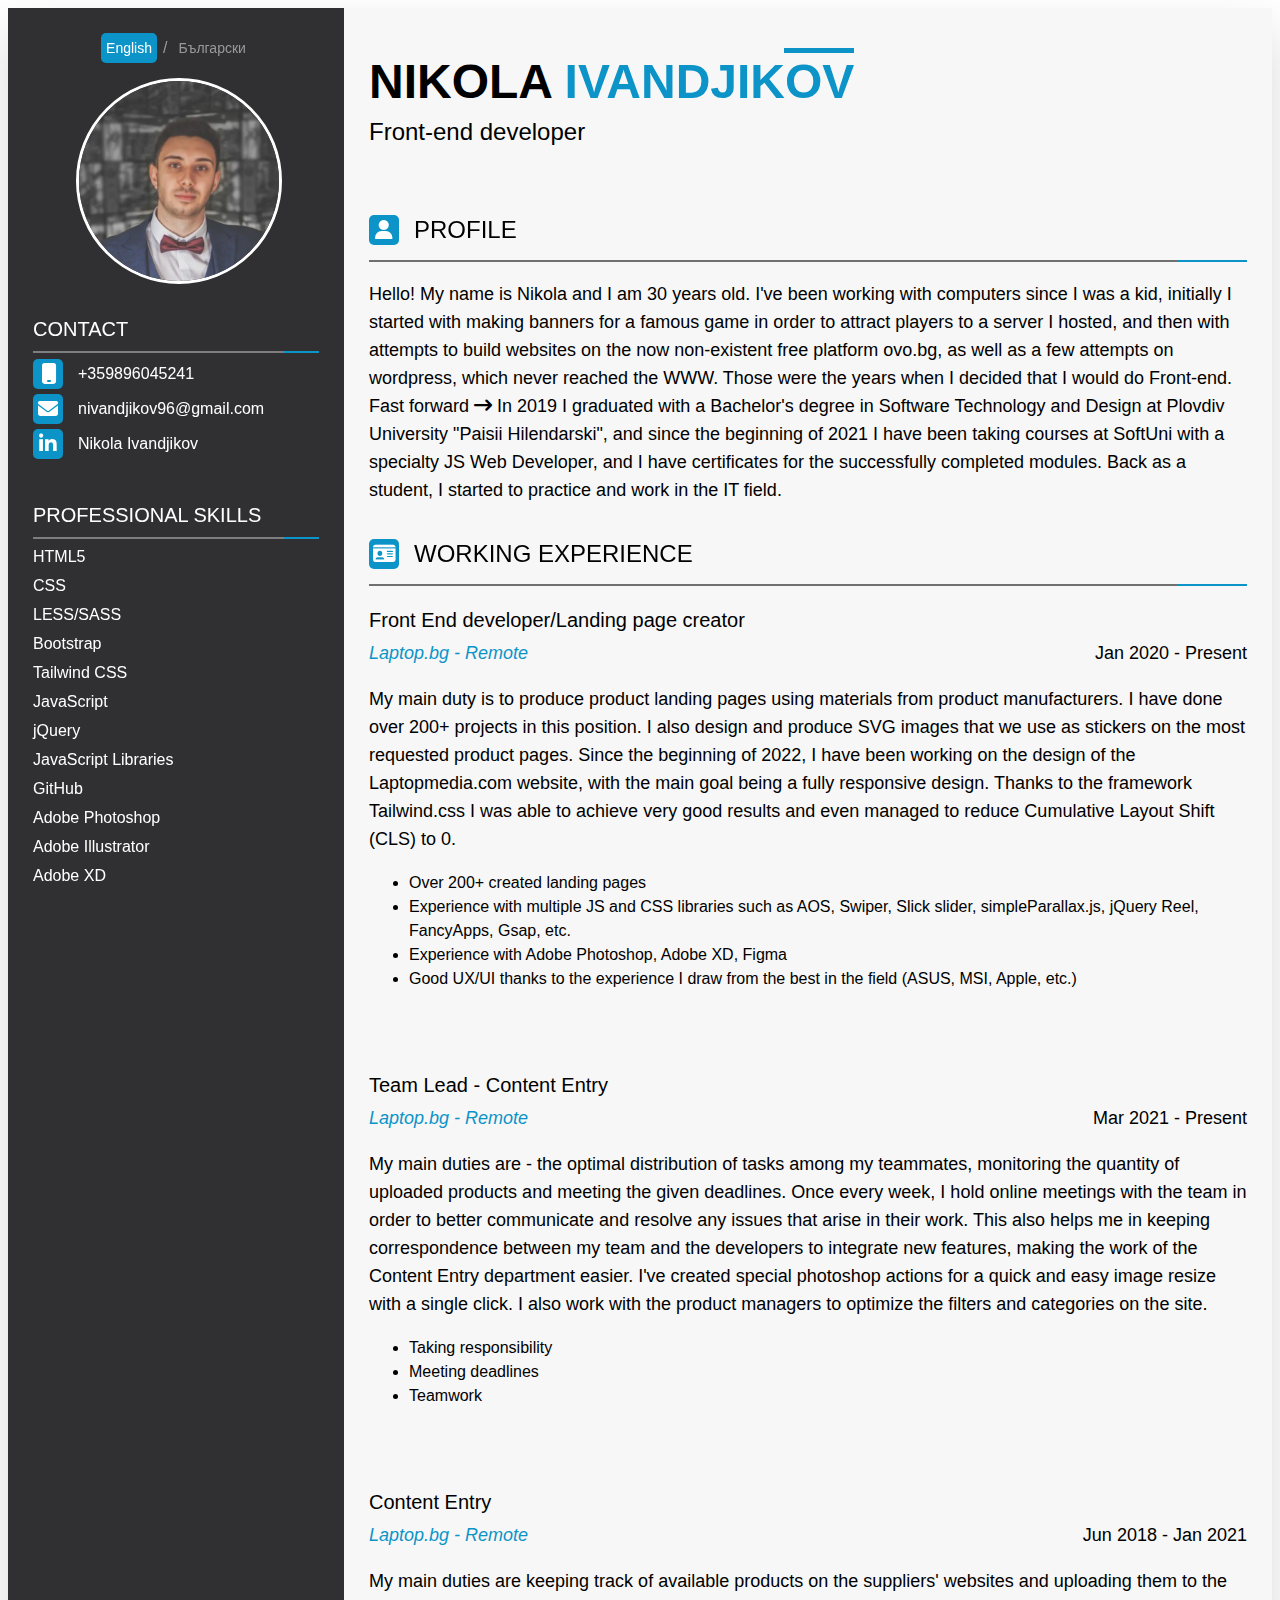
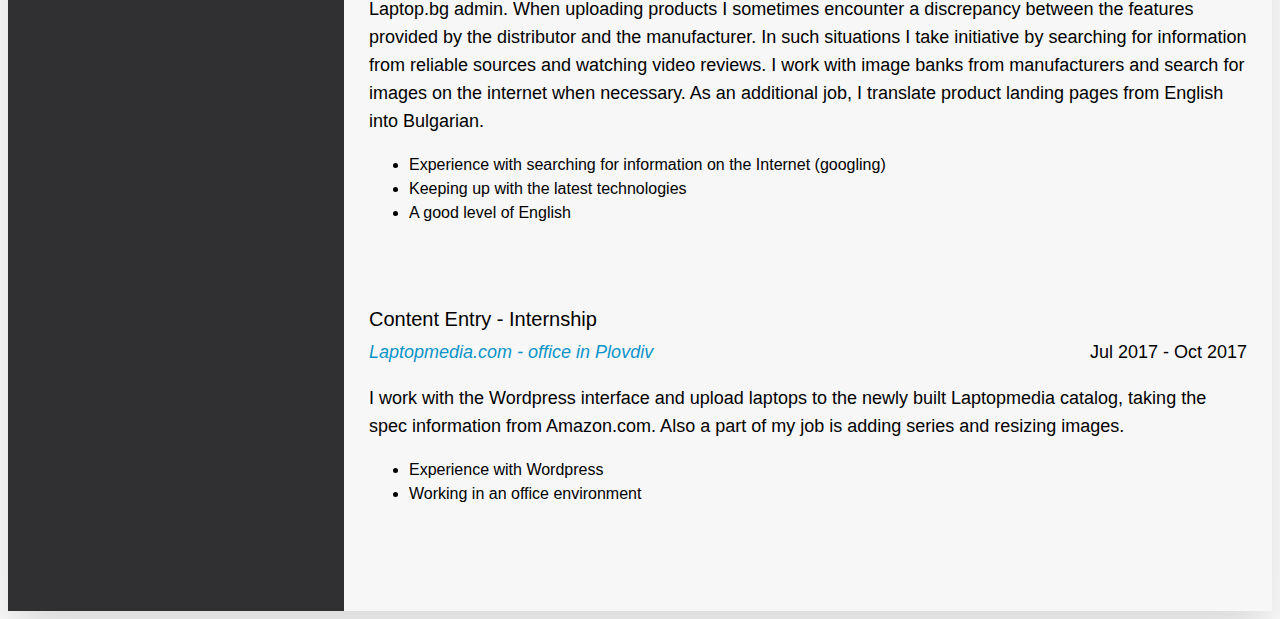
==== index.html @ 858ee1c1 "Removing normalize.css" ====
<!DOCTYPE html>
<html lang="en">
<head>
    <meta charset="UTF-8">
    <meta http-equiv="X-UA-Compatible" content="IE=edge">
    <meta name="viewport" content="width=device-width, initial-scale=1.0">
    <meta name="description" content="Nikola Ivandjikov's CV">
    <meta name="keywords" content="HTML, CSS, JavaScript, Front-End Developer">
    <meta name="author" content="Nikola Ivandjikov">
    <title>Nikola's CV</title>
    <link rel="icon" href="images/cv.webp">
    <!-- Preloading -->
    <link rel="preload" as="image" href="images/profilePic.webp">
    <!-- Styles -->
    <link rel="stylesheet" href="https://cdnjs.cloudflare.com/ajax/libs/font-awesome/6.1.1/css/all.min.css">
    <link rel="stylesheet" href="css/style.css">
    <!-- Scripts CDN -->
    <script src="https://code.jquery.com/jquery-3.6.0.min.js" integrity="sha256-/xUj+3OJU5yExlq6GSYGSHk7tPXikynS7ogEvDej/m4=" crossorigin="anonymous"></script>
</head>
<body>

    <div class="cv-wrapper">

        <div class="leftCol">
            <div class="leftWrap">
                <div class="languageBar text-sm">
                    <input type="radio" name="languageSelect" value="English" id="English" checked />
                    <label for="English">English</label>
                    <span class="languageSeperator text-base">/</span>
                    <input type="radio" name="languageSelect" value="Bulgarian" id="Bulgarian" />
                    <label for="Bulgarian">Български</label>
                </div>
                <div class="profileImg">
                    <img src="images/profilePic.webp" alt="Nikola Ivandjikov's profile picture" width="200px" height="200px" fetchpriority="high">
                </div>
                <div class="cv-nameMobile">
                    <h1 class="text-5xl lang-en">
                        Nikola <span>Ivandjikov</span>
                    </h1>
                    <h1 class="text-5xl lang-bg hidden">
                        Никола <span>Иванджиков</span>
                    </h1>
                    <h2 class="text-2xl lang-en">
                        Front-end developer
                    </h2>
                    <h2 class="text-2xl lang-bg hidden">
                        Front-end разработчик
                    </h2>
                </div>
                <div class="cv-skill">
                    <h2 class="text-xl lang-en">Contact</h2>
                    <h2 class="text-xl lang-bg hidden">Контакти</h2>
                    <a href="tel:+359896045241" class="contact text-base"><i class="fa-solid fa-mobile text-xl"></i> +359896045241</a>
                    <a href="mailto:nivandjikov96@gmail.com" class="contact text-base"><i class="fa-solid fa-envelope text-xl"></i> nivandjikov96@gmail.com</a>
                    <!-- <a href="nivandjikov.com" target="_blank" class="contact text-base"><i class="fa-solid fa-house text-xl"></i></i> ivandjikov.com</a> -->
                    <a href="https://www.linkedin.com/in/nikola-ivandjikov/" target="_blank" class="contact text-base"><i class="fa-brands fa-linkedin-in text-xl"></i> Nikola Ivandjikov</a>
                </div>
                <div class="cv-skill">
                    <h2 class="text-xl lang-en">Professional Skills</h2>
                    <h2 class="text-xl lang-bg hidden">Професионални умения</h2>
                    <span class="text-base block">HTML5</span>
                    <!-- - -->
                    <span class="text-base block">CSS</span>
                    <span class="text-base block">LESS/SASS</span>
                    <span class="text-base block">Bootstrap</span>
                    <span class="text-base block">Tailwind CSS</span>
                    <!-- - -->
                    <span class="text-base block">JavaScript</span>
                    <span class="text-base block">jQuery</span>
                    <span class="text-base block">JavaScript Libraries</span>
                    <span class="text-base block">GitHub</span>
                    <!-- - -->
                    <span class="text-base block">Adobe Photoshop</span>
                    <span class="text-base block">Adobe Illustrator</span>
                    <span class="text-base block">Adobe XD</span>
                </div>
            </div>
        </div>

        <div class="rightCol">
            <div class="rightWrap">
                <div class="cv-name">
                    <h1 class="text-5xl lang-en">
                        Nikola <span>Ivandjikov</span>
                    </h1>
                    <h1 class="text-5xl lang-bg hidden">
                        Никола <span>Иванджиков</span>
                    </h1>
                    <h2 class="text-2xl lang-en">
                        Front-end developer
                    </h2>
                    <h2 class="text-2xl lang-bg hidden">
                        Front-end разработчик
                    </h2>
                </div>
                <div class="cv-resume">
                    <div class="resume-title text-base">
                        <i class="fa-solid fa-user text-xl"></i>
                        <h2 class="lang-en">Profile</h2>
                        <h2 class="lang-bg hidden">Профил</h2>
                    </div>
                    <p class="text-lg lang-en">Hello! My name is Nikola and I am <span class="current_age"></span> years old. I've been working with computers since I was a kid, initially I started with making banners for a famous game in order to attract players to a server I hosted, and then with attempts to build websites on the now non-existent free platform ovo.bg, as well as a few attempts on wordpress, which never reached the WWW. Those were the years when I decided that I would do Front-end. Fast forward <i class="fa-solid fa-arrow-right-long"></i> In 2019 I graduated with a Bachelor's degree in Software Technology and Design at Plovdiv University "Paisii Hilendarski", and since the beginning of 2021 I have been taking courses at SoftUni with a specialty JS Web Developer, and I have certificates for the successfully completed modules. Back as a student, I started to practice and work in the IT field.</p>
                    <p class="text-lg lang-bg hidden">Здравейте! Казвам се Никола и съм на <span class="current_age"></span> години. От малък се занимавам с компютри, като първоначално започнах с изработване на банери на известна игра с цел привличане на играчи към хостван от мен сървър, а след това и с опити за построяване на сайтове във вече изчезналата безплатна платформа ovo.bg, както и няколко опита на wordpress, които така и не достигнаха до WWW. Това бяха годините, в които реших, че ще се занимавам с Front-end. Бърз преход напред <i class="fa-solid fa-arrow-right-long"></i> През 2019г. завърших бакалавър "Софтуерни технологии и дизайн" в Пловдивски университет "Паисий Хилендарски", а от началото на 2021г. карам курсове в SoftUni със специалност JS Web Developer, като имам сертификати за успешно завършените модули. Още като студент започнах да практикувам и да работя в IT сферата.</p>
                </div>
                <div class="cv-resume">
                    <div class="resume-title text-base">
                        <i class="fa-solid fa-id-card text-xl"></i>
                        <h2 class="lang-en">Working experience</h2>
                        <h2 class="lang-bg hidden">ТРУДОВ ОПИТ</h2>
                    </div>
                    <!-- - -->
                    <div class="cv-job lang-en">
                        <h3 class="text-xl">Front End developer/Landing page creator</h3>
                        <div class="company text-lg">Laptop.bg - Remote <span class="workedUntil">Jan 2020 - Present</span></div>
                        <p class="text-lg">My main duty is to produce product landing pages using materials from product manufacturers. I have done over 200+ projects in this position. I also design and produce SVG images that we use as stickers on the most requested product pages. Since the beginning of 2022, I have been working on the design of the Laptopmedia.com website, with the main goal being a fully responsive design. Thanks to the framework Tailwind.css I was able to achieve very good results and even managed to reduce Cumulative Layout Shift (CLS) to 0.</p>
                        <ul class="text-base">
                            <li>Over 200+ created landing pages</li>
                            <li>Experience with multiple JS and CSS libraries such as AOS, Swiper, Slick slider, simpleParallax.js, jQuery Reel, FancyApps, Gsap, etc.</li>
                            <li>Experience with Adobe Photoshop, Adobe XD, Figma</li>
                            <li>Good UX/UI thanks to the experience I draw from the best in the field (ASUS, MSI, Apple, etc.)</li>
                        </ul>
                    </div>
                    <div class="cv-job lang-bg hidden">
                        <h3 class="text-xl">Front End разработчик/Създател на продуктови целеви страници</h3>
                        <div class="company text-lg">Laptop.bg - Дистанционно <span class="workedUntil">Януари 2020 - Настояще</span></div>
                        <p class="text-lg">Основното ми задължение е изработване на продуктови целеви страници, използвайки материали от производителите на продуктите. Имам изработени над 200+ проекта на тази позиция. Също така проектирам и изработвам SVG изображения, които използваме като стикери в страниците на най-търсените продукти. От началото на 2022г. работя по дизайна на сайта Laptopmedia.com, като основната цел е напълно респонсив дизайн. Благодарение на Tailwind.css фреймуърка успях да постигна много добри резултати, като дори успях да сведа Cumulative Layout Shift (CLS) до 0.</p>
                        <ul class="text-base">
                            <li>Над 200+ лендинг страници</li>
                            <li>Опит с множество JS и CSS библиотеки, като: AOS, Swiper, Slick slider, simpleParallax.js, jQuery Reel, FancyApps, Gsap и др.</li>
                            <li>Опит с Adobe Photoshop, Adobe XD, Figma</li>
                            <li>Добър UX/UI благодарение на опита, който черпя от най-добрите в областта (ASUS, MSI, Apple и др.)</li>
                        </ul>
                    </div>
                    <!-- - -->
                    <div class="cv-job lang-en">
                        <h3 class="text-xl">Team Lead - Content Entry</h3>
                        <div class="company text-lg">Laptop.bg - Remote <span class="workedUntil">Mar 2021 - Present</span></div>
                        <p class="text-lg">My main duties are - the optimal distribution of tasks among my teammates, monitoring the quantity of uploaded products and meeting the given deadlines. Once every week, I hold online meetings with the team in order to better communicate and resolve any issues that arise in their work. This also helps me in keeping correspondence between my team and the developers to integrate new features, making the work of the Content Entry department easier. I've created special photoshop actions for a quick and easy image resize with a single click. I also work with the product managers to optimize the filters and categories on the site.</p>
                        <ul class="text-base">
                            <li>Taking responsibility</li>
                            <li>Meeting deadlines</li>
                            <li>Teamwork</li>
                        </ul>
                    </div>
                    <div class="cv-job lang-bg hidden">
                        <h3 class="text-xl">Ръководител на екипа качващ съдържание</h3>
                        <div class="company text-lg">Laptop.bg - Дистанционно <span class="workedUntil">Март 2021 - Настояще</span></div>
                        <p class="text-lg">Основните ми задължения са - оптималното разпределяне на задачите между колегите от екипа, да следя количеството качени продукти и спазването на дадените срокове. Периодично провеждам онлайн срещи с екипа, с цел по-добра комуникация и разрешаване на създали се проблеми в работата им. Това ми помага и при воденето на кореспонденция между моя екип и програмистите за интегрирането на нови функции, които да улеснят работата на Content Entry отдела. Създал съм специални photoshop action-и, с които лесно и бързо да се оразмеряват изображенията за продуктовите страници с един клик. Работя с продуктовите мениджъри за оптимизиране на филтрите и категориите на сайта.</p>
                        <ul class="text-base">
                            <li>Поемане на отговорност</li>
                            <li>Спазване на срокове</li>
                            <li>Работа в екип</li>
                        </ul>
                    </div>
                    <!-- - -->
                    <div class="cv-job lang-en">
                        <h3 class="text-xl">Content Entry</h3>
                        <div class="company text-lg">Laptop.bg - Remote <span class="workedUntil">Jun 2018 - Jan 2021</span></div>
                        <p class="text-lg">My main duties are keeping track of available products on the suppliers' websites and uploading them to the Laptop.bg admin. When uploading products I sometimes encounter a discrepancy between the features provided by the distributor and the manufacturer. In such situations I take initiative by searching for information from reliable sources and watching video reviews. I work with image banks from manufacturers and search for images on the internet when necessary. As an additional job, I translate product landing pages from English into Bulgarian.</p>
                        <ul class="text-base">
                            <li>Experience with searching for information on the Internet (googling)</li>
                            <li>Keeping up with the latest technologies</li>
                            <li>A good level of English</li>
                        </ul>
                    </div>
                    <div class="cv-job lang-bg hidden">
                        <h3 class="text-xl">Оператор въвеждане на данни</h3>
                        <div class="company text-lg">Laptop.bg - Дистанционно <span class="workedUntil">Юни 2018 - Януари 2021</span></div>
                        <p class="text-lg">Основните ми задължения са следенето за налични продукти в сайтовете на доставчиците и качването им в админа на Laptop.bg. При качването на продукти понякога срещам разминаване между характеристиките предоставени от дистрибутора и производителя. В такива ситуации проявявам самоинициатива като търся информация от достоверни източници и преглеждам видео ревюта. Работя с имидж банки от производителите и при нужда търся изображения в интернет. Като допълнителна работа правя преводи на продуктовите целеви страници от Английски на Български.</p>
                        <ul class="text-base">
                            <li>Опит с търсенето на информация в интернет</li>
                            <li>В крак с най-новите технологии</li>
                            <li>Много добро ниво на английски език</li>
                        </ul>
                    </div>
                    <!-- - -->
                    <div class="cv-job lang-en">
                        <h3 class="text-xl">Content Entry - Internship</h3>
                        <div class="company text-lg">Laptopmedia.com - office in Plovdiv <span class="workedUntil">Jul 2017 - Oct 2017</span></div>
                        <p class="text-lg">I work with the Wordpress interface and upload laptops to the newly built Laptopmedia catalog, taking the spec information from Amazon.com. Also a part of my job is adding series and resizing images.</p>
                        <ul class="text-base">
                            <li>Experience with Wordpress</li>
                            <li>Working in an office environment</li>
                        </ul>
                    </div>
                    <div class="cv-job lang-bg hidden">
                        <h3 class="text-xl">Оператор въвеждане на данни - стаж</h3>
                        <div class="company text-lg">Laptopmedia.com - офис гр.Пловдив <span class="workedUntil">Юли 2017 - Октомври 2017</span></div>
                        <p class="text-lg">Работя с интерфейса на Wordpress като качвам лаптопи в новоизградения каталог на Laptopmedia, вземайки информацията за спецификациите от Amazon.com. Също така добавям серии и оразмерявам изображения.</p>
                        <ul class="text-base">
                            <li>Опит с работа в Wordpress</li>
                            <li>Работа в офис среда</li>
                        </ul>
                    </div>
                    <!-- - -->
                </div>
            </div>
        </div>

    </div>

    <script>
        // Saving language select option in localStorage
        $(document).ready(function(){
            var radios = document.getElementsByName("languageSelect");
            var val = localStorage.getItem('languageSelect');
            for(var i=0;i<radios.length;i++){
                if(radios[i].value == val){
                radios[i].checked = true;
                }
            }
            $('input[name="languageSelect"]').on('change', function(){
                localStorage.setItem('languageSelect', $(this).val());
            });
            current_language();
        });
        
        // Refreshing current language on page click
        $(document).click(function(e) {
            current_language();
        });
        
        // Function checking what language option is checked, and switching hidden state
        function current_language() {
            if($('input#English').is(':checked')) {
                $('.lang-en').removeClass("hidden"); 
                $('.lang-bg').addClass("hidden");
            }
            else{
                $('.lang-bg').removeClass("hidden");
                $('.lang-en').addClass("hidden");
            }
        }
        
        //Count my current age
        function current_age(birthday, today) {
            var diff =(today.getTime() - birthday.getTime()) / 1000;
            diff /= (60 * 60 * 24);
            return Math.abs(Math.round(diff/365.25)); 
        }
        //Setting my birthday and getting the current date
        var birthday = new Date("May 11, 1996");
        var today = new Date();
        
        //Injectiong my current age in the html
        $('.current_age').html(current_age(birthday, today));
        
        </script>

</body>


</html>
---- css/style.css ----
@font-face{font-family:'HKGrotesk';src:url(../fonts/HKGrotesk-Regular.woff2)}.cv-wrapper{display:-ms-grid;display:grid;-ms-grid-columns:336px 1fr;grid-template-columns:336px 1fr;max-width:1280px;margin:auto;font-family:'Arial', 'Helvetica', sans-serif;-webkit-filter:drop-shadow(0 25px 25px rgba(0,0,0,0.15));filter:drop-shadow(0 25px 25px rgba(0,0,0,0.15))}.cv-wrapper h2,.cv-wrapper h3,.cv-wrapper h4{font-weight:lighter}.cv-wrapper img{max-width:100%}.cv-wrapper .hidden{display:none !important}.cv-wrapper .languageBar{margin-bottom:15px;display:-webkit-box;display:-ms-flexbox;display:flex;-webkit-box-align:center;-ms-flex-align:center;align-items:center;-webkit-box-pack:center;-ms-flex-pack:center;justify-content:center;color:#999999}.cv-wrapper .languageBar input{display:none}.cv-wrapper .languageBar input+label{border-radius:5px;padding:5px;cursor:pointer}.cv-wrapper .languageBar .languageSeperator{margin:0 6px}.cv-wrapper .languageBar input:checked+label{color:white;background-color:#0c94c8}.cv-wrapper .leftCol{color:white;background-color:#303032;padding:25px}.cv-wrapper .leftCol .cv-nameMobile{display:none}.cv-wrapper .leftCol .cv-nameMobile h1{margin:25px 0 0 0;text-transform:uppercase}.cv-wrapper .leftCol .cv-nameMobile h1 span{color:#0c94c8}.cv-wrapper .leftCol .cv-nameMobile h2{margin:5px 0 25px 0}.cv-wrapper .leftCol .leftWrap{max-width:300px;margin:auto;position:-webkit-sticky;position:sticky;top:25px}.cv-wrapper .leftCol .profileImg{text-align:center;max-width:200px;margin:auto}.cv-wrapper .leftCol .profileImg img{border-radius:100%;border:3px solid white}.cv-wrapper .leftCol .cv-skill{padding:10px 0}.cv-wrapper .leftCol .cv-skill h2{text-transform:uppercase;position:relative}.cv-wrapper .leftCol .cv-skill h2::before{content:"";position:absolute;bottom:-10px;left:0;border-bottom:2px solid #7e7e80;width:100%}.cv-wrapper .leftCol .cv-skill h2::after{content:"";position:absolute;bottom:-10px;right:0;border-bottom:2px solid #0c94c8;width:35px}.cv-wrapper .leftCol .contact{display:-webkit-box;display:-ms-flexbox;display:flex;-webkit-box-align:center;-ms-flex-align:center;align-items:center;-webkit-box-pack:start;-ms-flex-pack:start;justify-content:flex-start;gap:15px;margin:5px 0;color:white;text-decoration:none;width:-webkit-fit-content;width:-moz-fit-content;width:fit-content}.cv-wrapper .leftCol .contact i{display:-webkit-box;display:-ms-flexbox;display:flex;-webkit-box-align:center;-ms-flex-align:center;align-items:center;-webkit-box-pack:center;-ms-flex-pack:center;justify-content:center;width:30px;height:30px;border-radius:5px;background-color:#0c94c8}.cv-wrapper .leftCol .block{display:block;margin:5px 0}.cv-wrapper .rightCol{color:black;background-color:#f7f7f7}.cv-wrapper .rightCol .rightWrap{padding:25px}.cv-wrapper .rightCol .rightWrap .cv-name{margin:25px 0 50px 0}.cv-wrapper .rightCol .rightWrap .cv-name h1{text-transform:uppercase;margin:10px 0}.cv-wrapper .rightCol .rightWrap .cv-name h1 span{color:#0c94c8;position:relative;display:inline-block}.cv-wrapper .rightCol .rightWrap .cv-name h1 span::before{content:"";border-bottom:5px solid #0c94c8;position:absolute;top:-10px;right:0;width:70px}.cv-wrapper .rightCol .rightWrap .cv-name h2{margin:0}.cv-wrapper .rightCol .rightWrap .cv-resume .resume-title{display:-webkit-box;display:-ms-flexbox;display:flex;-webkit-box-align:center;-ms-flex-align:center;align-items:center;-webkit-box-pack:start;-ms-flex-pack:start;justify-content:flex-start;gap:15px;position:relative}.cv-wrapper .rightCol .rightWrap .cv-resume .resume-title i{display:-webkit-box;display:-ms-flexbox;display:flex;-webkit-box-align:center;-ms-flex-align:center;align-items:center;-webkit-box-pack:center;-ms-flex-pack:center;justify-content:center;width:30px;height:30px;border-radius:5px;background-color:#0c94c8;color:white}.cv-wrapper .rightCol .rightWrap .cv-resume .resume-title h2{text-transform:uppercase}.cv-wrapper .rightCol .rightWrap .cv-resume .resume-title::before{content:"";position:absolute;bottom:0;left:0;border-bottom:2px solid #707070;width:100%}.cv-wrapper .rightCol .rightWrap .cv-resume .resume-title::after{content:"";position:absolute;bottom:0;right:0;border-bottom:2px solid #0c94c8;width:70px}.cv-wrapper .rightCol .rightWrap .cv-job{margin-bottom:80px}.cv-wrapper .rightCol .rightWrap .cv-job h3{margin-bottom:5px}.cv-wrapper .rightCol .rightWrap .cv-job .company{display:-webkit-box;display:-ms-flexbox;display:flex;-webkit-box-align:center;-ms-flex-align:center;align-items:center;-webkit-box-pack:justify;-ms-flex-pack:justify;justify-content:space-between;gap:25px;color:#0c94c8;font-style:italic}.cv-wrapper .rightCol .rightWrap .cv-job .company .workedUntil{color:black;font-style:normal}.cv-wrapper .text-xs{font-size:0.75rem;line-height:1rem}.cv-wrapper .text-sm{font-size:0.875rem;line-height:1.25rem}.cv-wrapper .text-base{font-size:1rem;line-height:1.5rem}.cv-wrapper .text-lg{font-size:1.125rem;line-height:1.75rem}.cv-wrapper .text-xl{font-size:1.25rem;line-height:1.75rem}.cv-wrapper .text-2xl{font-size:1.5rem;line-height:2rem}.cv-wrapper .text-3xl{font-size:1.875rem;line-height:2.25rem}.cv-wrapper .text-4xl{font-size:2.25rem;line-height:2.5rem}.cv-wrapper .text-5xl{font-size:3rem;line-height:1}.cv-wrapper .text-6xl{font-size:3.75rem;line-height:1.1}.cv-wrapper .text-7xl{font-size:4.5rem;line-height:1.2}.cv-wrapper .text-8xl{font-size:6rem;line-height:1.1}@media only screen and (max-width: 768px){.cv-wrapper{-ms-grid-columns:1fr;grid-template-columns:1fr}.cv-wrapper .text-sm{font-size:0.75rem;line-height:1rem}.cv-wrapper .text-base{font-size:0.875rem;line-height:1.25rem}.cv-wrapper .text-lg{font-size:1rem;line-height:1.5rem}.cv-wrapper .text-xl{font-size:1.125rem;line-height:1.75rem}.cv-wrapper .text-2xl{font-size:1.25rem;line-height:1.75rem}.cv-wrapper .text-3xl{font-size:1.5rem;line-height:2rem}.cv-wrapper .text-4xl{font-size:1.875rem;line-height:2.25rem}.cv-wrapper .text-5xl{font-size:2.25rem;line-height:2.5rem}.cv-wrapper .text-6xl{font-size:3rem;line-height:1}.cv-wrapper .text-7xl{font-size:3.75rem;line-height:1.1}.cv-wrapper .text-8xl{font-size:4.5rem;line-height:1.2}.cv-wrapper .leftCol .leftWrap{max-width:none}.cv-wrapper .leftCol .leftWrap .cv-nameMobile{display:block}.cv-wrapper .rightCol .cv-name{display:none}}
/*# sourceMappingURL=style.css.map */
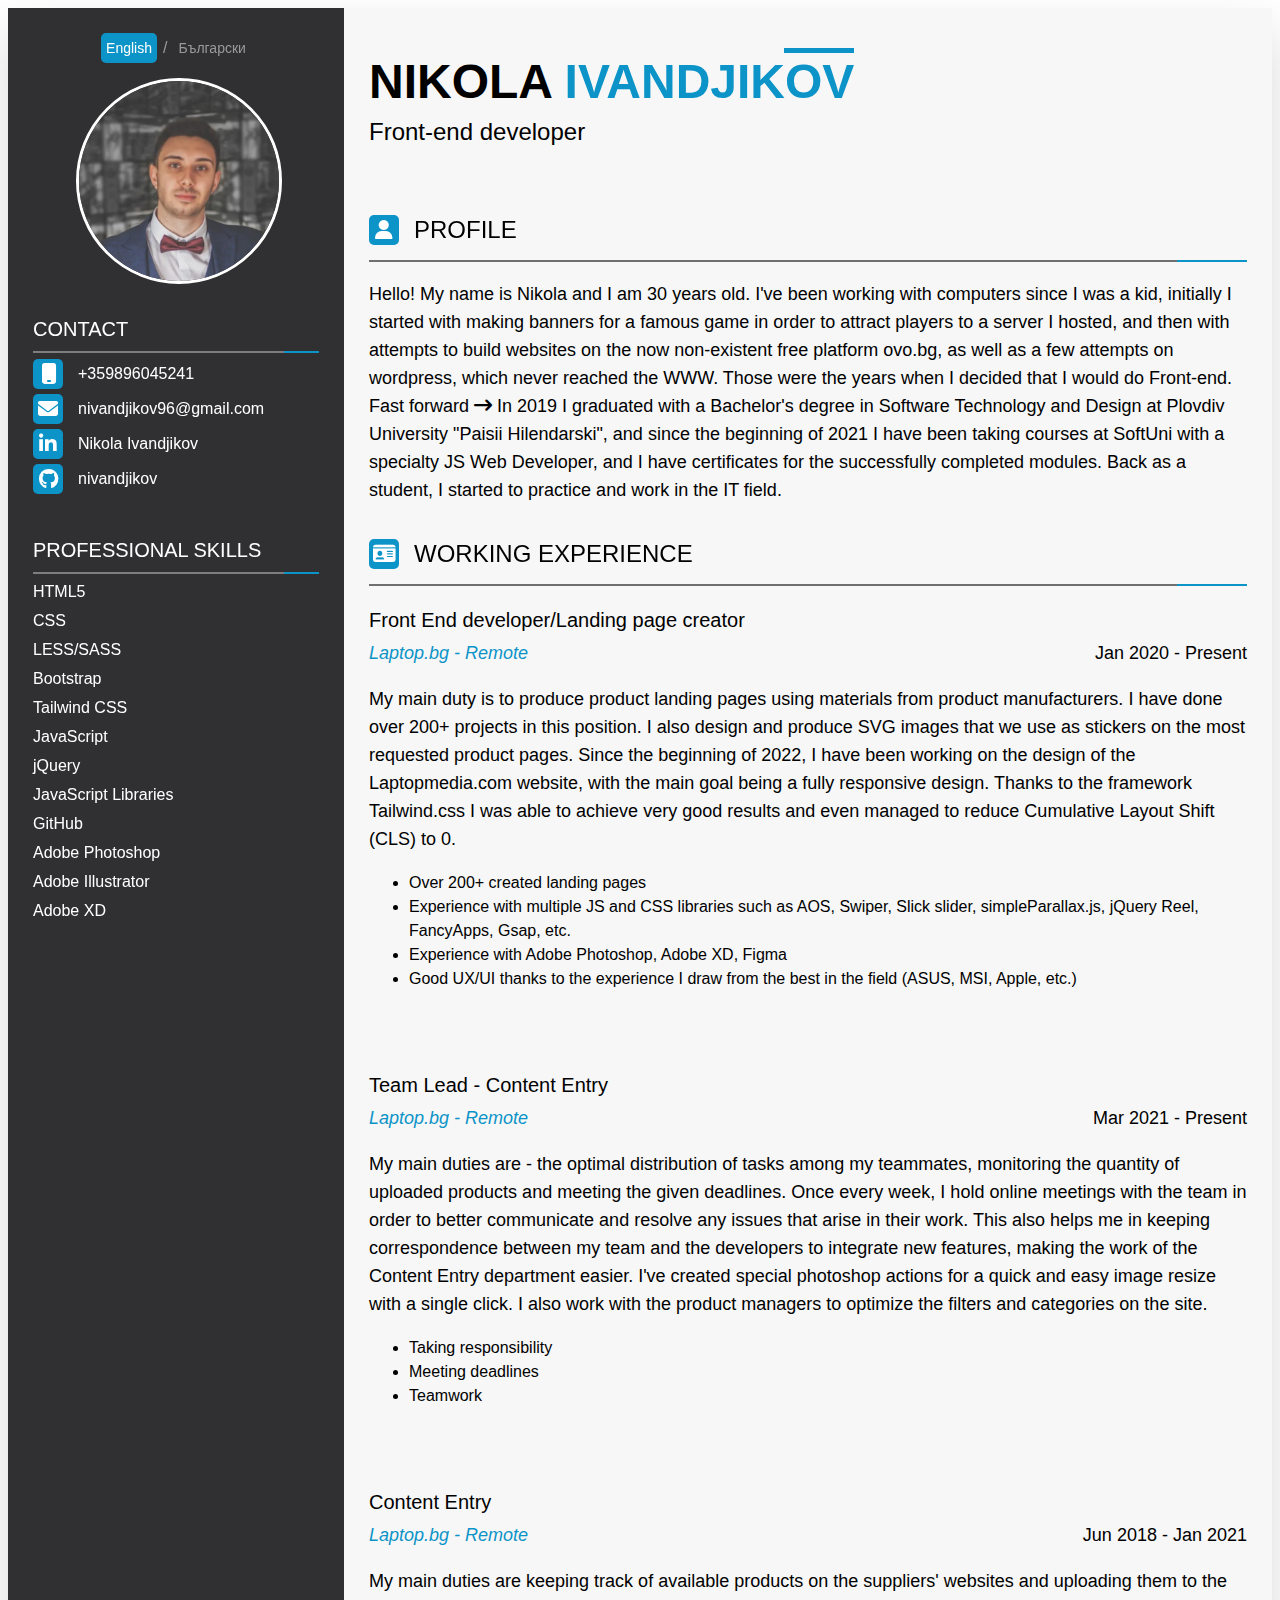
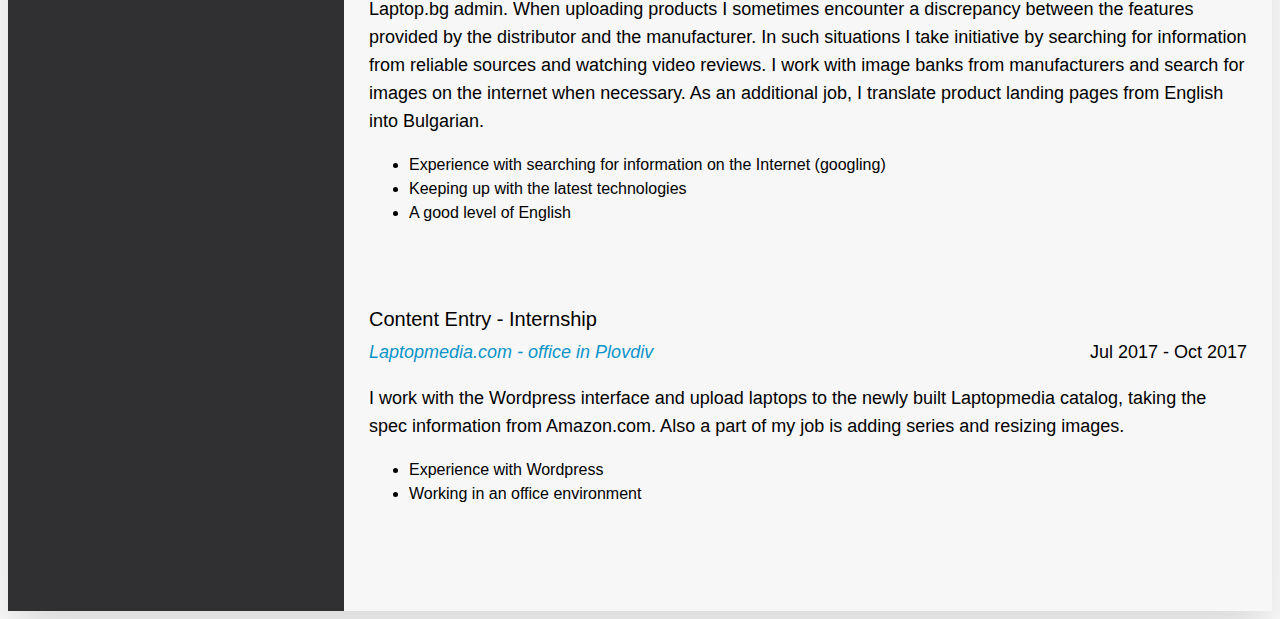
==== commit e7458cde: "Adding github link" ====
--- a/index.html
+++ b/index.html
@@ -12,10 +12,13 @@
     <!-- Preloading -->
     <link rel="preload" as="image" href="images/profilePic.webp">
     <!-- Styles -->
+    <link rel="stylesheet" href="https://necolas.github.io/normalize.css/latest/normalize.css">
     <link rel="stylesheet" href="https://cdnjs.cloudflare.com/ajax/libs/font-awesome/6.1.1/css/all.min.css">
     <link rel="stylesheet" href="css/style.css">
     <!-- Scripts CDN -->
     <script src="https://code.jquery.com/jquery-3.6.0.min.js" integrity="sha256-/xUj+3OJU5yExlq6GSYGSHk7tPXikynS7ogEvDej/m4=" crossorigin="anonymous"></script>
+    <!-- Google's indexing -->
+    <meta name="google-site-verification" content="QoAJQJut9D_5J3EQF70FMtzFGgclolmuUiAA_YEKa-s" />
 </head>
 <body>
 
@@ -31,7 +34,7 @@
                     <label for="Bulgarian">Български</label>
                 </div>
                 <div class="profileImg">
-                    <img src="images/profilePic.webp" alt="Nikola Ivandjikov's profile picture" width="200px" height="200px" fetchpriority="high">
+                    <img src="images/profilePic.webp" alt="Nikola Ivandjikov's profile picture" width="200" height="200" fetchpriority="high">
                 </div>
                 <div class="cv-nameMobile">
                     <h1 class="text-5xl lang-en">
@@ -54,6 +57,8 @@
                     <a href="mailto:nivandjikov96@gmail.com" class="contact text-base"><i class="fa-solid fa-envelope text-xl"></i> nivandjikov96@gmail.com</a>
                     <!-- <a href="nivandjikov.com" target="_blank" class="contact text-base"><i class="fa-solid fa-house text-xl"></i></i> ivandjikov.com</a> -->
                     <a href="https://www.linkedin.com/in/nikola-ivandjikov/" target="_blank" class="contact text-base"><i class="fa-brands fa-linkedin-in text-xl"></i> Nikola Ivandjikov</a>
+                    <a href="https://github.com/nivandjikov" target="_blank" class="contact text-base"><i class="fa-brands fa-github text-xl"></i> nivandjikov</a>
+
                 </div>
                 <div class="cv-skill">
                     <h2 class="text-xl lang-en">Professional Skills</h2>
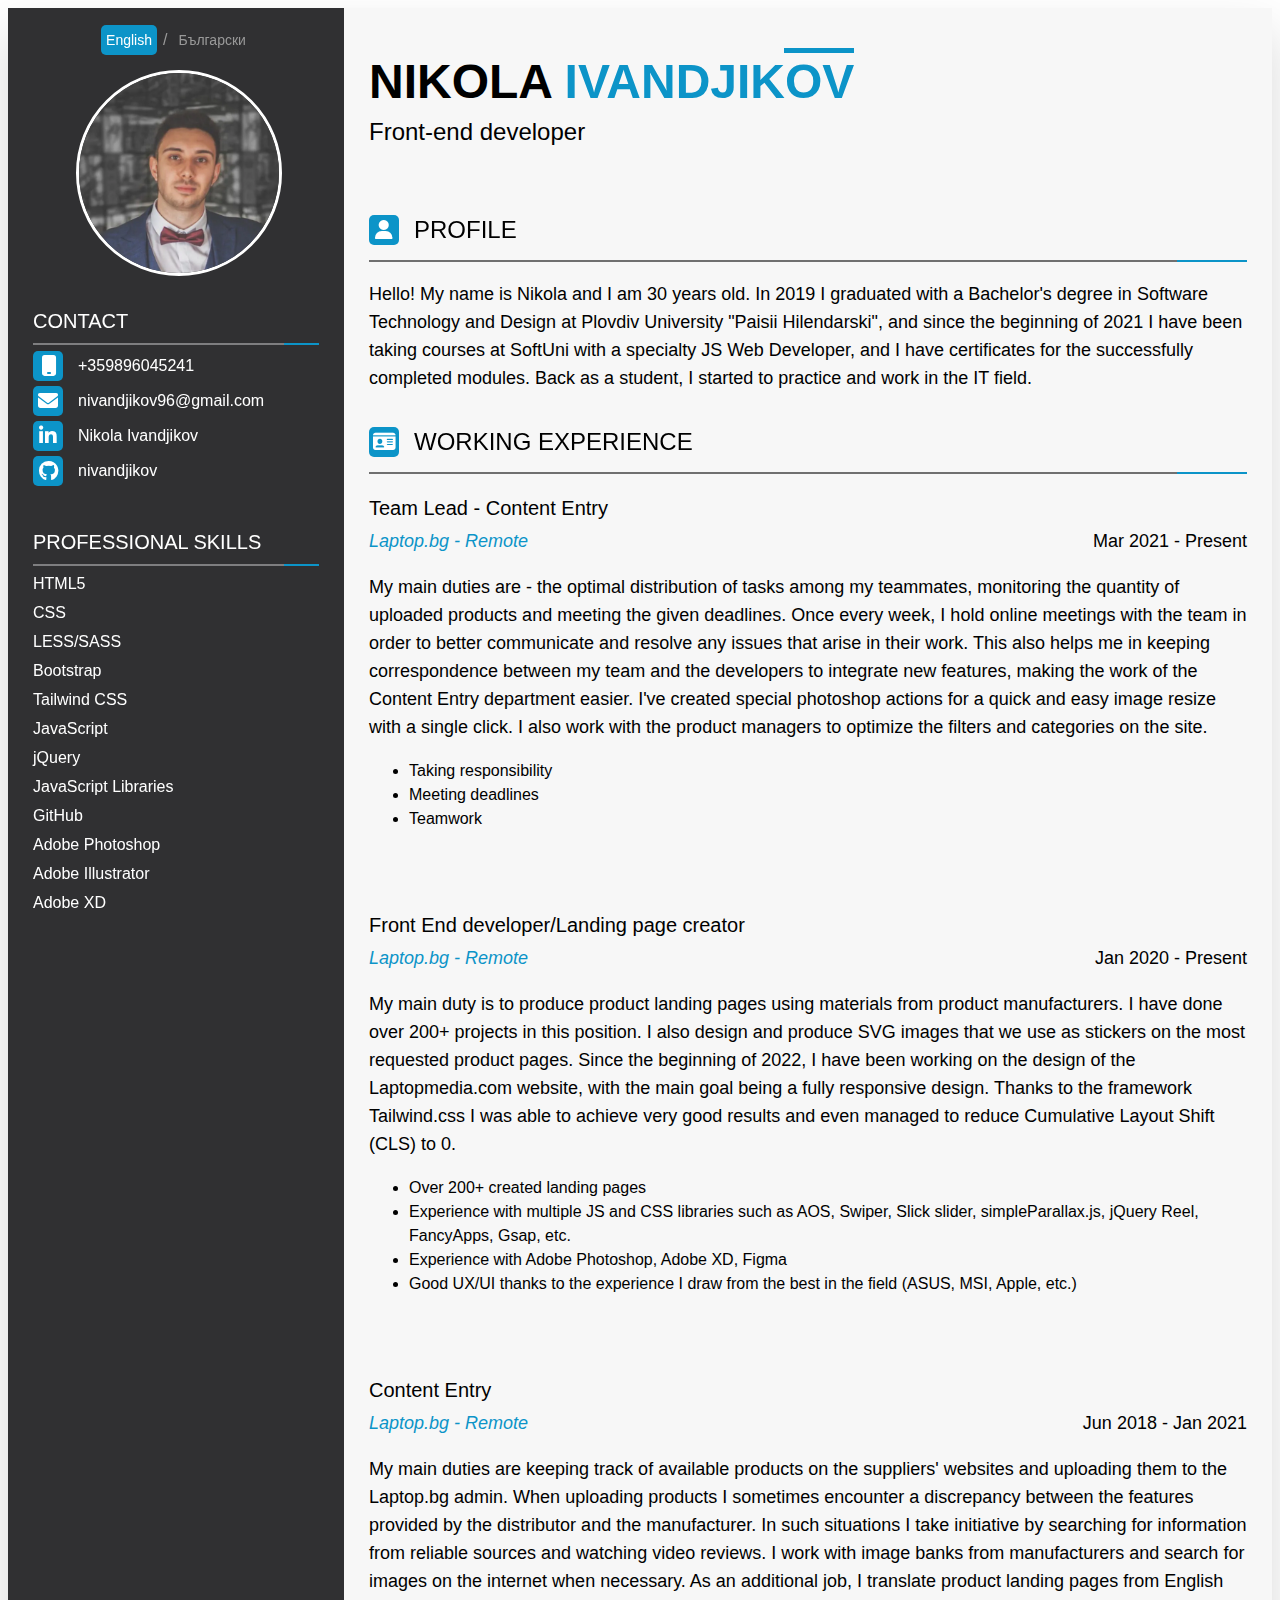
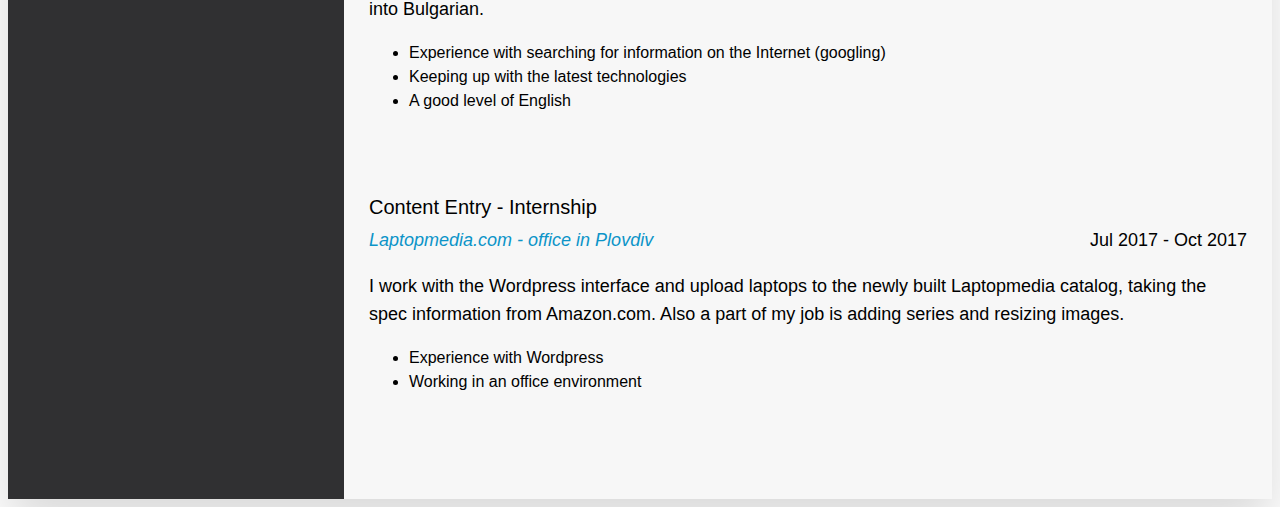
==== commit f2548c8f: "Text update" ====
--- a/index.html
+++ b/index.html
@@ -104,8 +104,8 @@
                         <h2 class="lang-en">Profile</h2>
                         <h2 class="lang-bg hidden">Профил</h2>
                     </div>
-                    <p class="text-lg lang-en">Hello! My name is Nikola and I am <span class="current_age"></span> years old. I've been working with computers since I was a kid, initially I started with making banners for a famous game in order to attract players to a server I hosted, and then with attempts to build websites on the now non-existent free platform ovo.bg, as well as a few attempts on wordpress, which never reached the WWW. Those were the years when I decided that I would do Front-end. Fast forward <i class="fa-solid fa-arrow-right-long"></i> In 2019 I graduated with a Bachelor's degree in Software Technology and Design at Plovdiv University "Paisii Hilendarski", and since the beginning of 2021 I have been taking courses at SoftUni with a specialty JS Web Developer, and I have certificates for the successfully completed modules. Back as a student, I started to practice and work in the IT field.</p>
-                    <p class="text-lg lang-bg hidden">Здравейте! Казвам се Никола и съм на <span class="current_age"></span> години. От малък се занимавам с компютри, като първоначално започнах с изработване на банери на известна игра с цел привличане на играчи към хостван от мен сървър, а след това и с опити за построяване на сайтове във вече изчезналата безплатна платформа ovo.bg, както и няколко опита на wordpress, които така и не достигнаха до WWW. Това бяха годините, в които реших, че ще се занимавам с Front-end. Бърз преход напред <i class="fa-solid fa-arrow-right-long"></i> През 2019г. завърших бакалавър "Софтуерни технологии и дизайн" в Пловдивски университет "Паисий Хилендарски", а от началото на 2021г. карам курсове в SoftUni със специалност JS Web Developer, като имам сертификати за успешно завършените модули. Още като студент започнах да практикувам и да работя в IT сферата.</p>
+                    <p class="text-lg lang-en">Hello! My name is Nikola and I am <span class="current_age"></span> years old. <!-- I've been working with computers since I was a kid, initially I started with making banners for a famous game in order to attract players to a server I hosted, and then with attempts to build websites on the now non-existent free platform ovo.bg, as well as a few attempts on wordpress, which never reached the WWW. Those were the years when I decided that I would do Front-end. Fast forward <i class="fa-solid fa-arrow-right-long"></i> --> In 2019 I graduated with a Bachelor's degree in Software Technology and Design at Plovdiv University "Paisii Hilendarski", and since the beginning of 2021 I have been taking courses at SoftUni with a specialty JS Web Developer, and I have certificates for the successfully completed modules. Back as a student, I started to practice and work in the IT field.</p>
+                    <p class="text-lg lang-bg hidden">Здравейте! Казвам се Никола и съм на <span class="current_age"></span> години. <!-- От малък се занимавам с компютри, като първоначално започнах с изработване на банери на известна игра с цел привличане на играчи към хостван от мен сървър, а след това и с опити за построяване на сайтове във вече изчезналата безплатна платформа ovo.bg, както и няколко опита на wordpress, които така и не достигнаха до WWW. Това бяха годините, в които реших, че ще се занимавам с Front-end. Бърз преход напред <i class="fa-solid fa-arrow-right-long"></i> --> Завършил съм бакалавър "Софтуерни технологии и дизайн" в Пловдивски университет "Паисий Хилендарски", а от началото на 2021г. карам курсове в SoftUni със специалност JS Web Developer, като имам сертификати за успешно завършените модули. Още като студент започнах да практикувам и да работя в IT сферата.</p>
                 </div>
                 <div class="cv-resume">
                     <div class="resume-title text-base">
@@ -115,6 +115,27 @@
                     </div>
                     <!-- - -->
                     <div class="cv-job lang-en">
+                        <h3 class="text-xl">Team Lead - Content Entry</h3>
+                        <div class="company text-lg">Laptop.bg - Remote <span class="workedUntil">Mar 2021 - Present</span></div>
+                        <p class="text-lg">My main duties are - the optimal distribution of tasks among my teammates, monitoring the quantity of uploaded products and meeting the given deadlines. Once every week, I hold online meetings with the team in order to better communicate and resolve any issues that arise in their work. This also helps me in keeping correspondence between my team and the developers to integrate new features, making the work of the Content Entry department easier. I've created special photoshop actions for a quick and easy image resize with a single click. I also work with the product managers to optimize the filters and categories on the site.</p>
+                        <ul class="text-base">
+                            <li>Taking responsibility</li>
+                            <li>Meeting deadlines</li>
+                            <li>Teamwork</li>
+                        </ul>
+                    </div>
+                    <div class="cv-job lang-bg hidden">
+                        <h3 class="text-xl">Ръководител на екипа качващ съдържание</h3>
+                        <div class="company text-lg">Laptop.bg - Дистанционно <span class="workedUntil">Март 2021 - Настояще</span></div>
+                        <p class="text-lg">Основните ми задължения са - оптималното разпределяне на задачите между колегите от екипа, да следя количеството качени продукти и спазването на дадените срокове. Периодично провеждам онлайн срещи с екипа, с цел по-добра комуникация и разрешаване на създали се проблеми в работата им. Това ми помага и при воденето на кореспонденция между моя екип и програмистите за интегрирането на нови функции, които да улеснят работата на Content Entry отдела. Създал съм специални photoshop action-и, с които лесно и бързо да се оразмеряват изображенията за продуктовите страници с един клик. Работя с продуктовите мениджъри за оптимизиране на филтрите и категориите на сайта.</p>
+                        <ul class="text-base">
+                            <li>Поемане на отговорност</li>
+                            <li>Спазване на срокове</li>
+                            <li>Работа в екип</li>
+                        </ul>
+                    </div>
+                    <!-- - -->
+                    <div class="cv-job lang-en">
                         <h3 class="text-xl">Front End developer/Landing page creator</h3>
                         <div class="company text-lg">Laptop.bg - Remote <span class="workedUntil">Jan 2020 - Present</span></div>
                         <p class="text-lg">My main duty is to produce product landing pages using materials from product manufacturers. I have done over 200+ projects in this position. I also design and produce SVG images that we use as stickers on the most requested product pages. Since the beginning of 2022, I have been working on the design of the Laptopmedia.com website, with the main goal being a fully responsive design. Thanks to the framework Tailwind.css I was able to achieve very good results and even managed to reduce Cumulative Layout Shift (CLS) to 0.</p>
@@ -134,27 +155,6 @@
                             <li>Опит с множество JS и CSS библиотеки, като: AOS, Swiper, Slick slider, simpleParallax.js, jQuery Reel, FancyApps, Gsap и др.</li>
                             <li>Опит с Adobe Photoshop, Adobe XD, Figma</li>
                             <li>Добър UX/UI благодарение на опита, който черпя от най-добрите в областта (ASUS, MSI, Apple и др.)</li>
-                        </ul>
-                    </div>
-                    <!-- - -->
-                    <div class="cv-job lang-en">
-                        <h3 class="text-xl">Team Lead - Content Entry</h3>
-                        <div class="company text-lg">Laptop.bg - Remote <span class="workedUntil">Mar 2021 - Present</span></div>
-                        <p class="text-lg">My main duties are - the optimal distribution of tasks among my teammates, monitoring the quantity of uploaded products and meeting the given deadlines. Once every week, I hold online meetings with the team in order to better communicate and resolve any issues that arise in their work. This also helps me in keeping correspondence between my team and the developers to integrate new features, making the work of the Content Entry department easier. I've created special photoshop actions for a quick and easy image resize with a single click. I also work with the product managers to optimize the filters and categories on the site.</p>
-                        <ul class="text-base">
-                            <li>Taking responsibility</li>
-                            <li>Meeting deadlines</li>
-                            <li>Teamwork</li>
-                        </ul>
-                    </div>
-                    <div class="cv-job lang-bg hidden">
-                        <h3 class="text-xl">Ръководител на екипа качващ съдържание</h3>
-                        <div class="company text-lg">Laptop.bg - Дистанционно <span class="workedUntil">Март 2021 - Настояще</span></div>
-                        <p class="text-lg">Основните ми задължения са - оптималното разпределяне на задачите между колегите от екипа, да следя количеството качени продукти и спазването на дадените срокове. Периодично провеждам онлайн срещи с екипа, с цел по-добра комуникация и разрешаване на създали се проблеми в работата им. Това ми помага и при воденето на кореспонденция между моя екип и програмистите за интегрирането на нови функции, които да улеснят работата на Content Entry отдела. Създал съм специални photoshop action-и, с които лесно и бързо да се оразмеряват изображенията за продуктовите страници с един клик. Работя с продуктовите мениджъри за оптимизиране на филтрите и категориите на сайта.</p>
-                        <ul class="text-base">
-                            <li>Поемане на отговорност</li>
-                            <li>Спазване на срокове</li>
-                            <li>Работа в екип</li>
                         </ul>
                     </div>
                     <!-- - -->
--- a/css/style.css
+++ b/css/style.css
@@ -1,2 +1,2 @@
-@font-face{font-family:'HKGrotesk';src:url(../fonts/HKGrotesk-Regular.woff2)}.cv-wrapper{display:-ms-grid;display:grid;-ms-grid-columns:336px 1fr;grid-template-columns:336px 1fr;max-width:1280px;margin:auto;font-family:'Arial', 'Helvetica', sans-serif;-webkit-filter:drop-shadow(0 25px 25px rgba(0,0,0,0.15));filter:drop-shadow(0 25px 25px rgba(0,0,0,0.15))}.cv-wrapper h2,.cv-wrapper h3,.cv-wrapper h4{font-weight:lighter}.cv-wrapper img{max-width:100%}.cv-wrapper .hidden{display:none !important}.cv-wrapper .languageBar{margin-bottom:15px;display:-webkit-box;display:-ms-flexbox;display:flex;-webkit-box-align:center;-ms-flex-align:center;align-items:center;-webkit-box-pack:center;-ms-flex-pack:center;justify-content:center;color:#999999}.cv-wrapper .languageBar input{display:none}.cv-wrapper .languageBar input+label{border-radius:5px;padding:5px;cursor:pointer}.cv-wrapper .languageBar .languageSeperator{margin:0 6px}.cv-wrapper .languageBar input:checked+label{color:white;background-color:#0c94c8}.cv-wrapper .leftCol{color:white;background-color:#303032;padding:25px}.cv-wrapper .leftCol .cv-nameMobile{display:none}.cv-wrapper .leftCol .cv-nameMobile h1{margin:25px 0 0 0;text-transform:uppercase}.cv-wrapper .leftCol .cv-nameMobile h1 span{color:#0c94c8}.cv-wrapper .leftCol .cv-nameMobile h2{margin:5px 0 25px 0}.cv-wrapper .leftCol .leftWrap{max-width:300px;margin:auto;position:-webkit-sticky;position:sticky;top:25px}.cv-wrapper .leftCol .profileImg{text-align:center;max-width:200px;margin:auto}.cv-wrapper .leftCol .profileImg img{border-radius:100%;border:3px solid white}.cv-wrapper .leftCol .cv-skill{padding:10px 0}.cv-wrapper .leftCol .cv-skill h2{text-transform:uppercase;position:relative}.cv-wrapper .leftCol .cv-skill h2::before{content:"";position:absolute;bottom:-10px;left:0;border-bottom:2px solid #7e7e80;width:100%}.cv-wrapper .leftCol .cv-skill h2::after{content:"";position:absolute;bottom:-10px;right:0;border-bottom:2px solid #0c94c8;width:35px}.cv-wrapper .leftCol .contact{display:-webkit-box;display:-ms-flexbox;display:flex;-webkit-box-align:center;-ms-flex-align:center;align-items:center;-webkit-box-pack:start;-ms-flex-pack:start;justify-content:flex-start;gap:15px;margin:5px 0;color:white;text-decoration:none;width:-webkit-fit-content;width:-moz-fit-content;width:fit-content}.cv-wrapper .leftCol .contact i{display:-webkit-box;display:-ms-flexbox;display:flex;-webkit-box-align:center;-ms-flex-align:center;align-items:center;-webkit-box-pack:center;-ms-flex-pack:center;justify-content:center;width:30px;height:30px;border-radius:5px;background-color:#0c94c8}.cv-wrapper .leftCol .block{display:block;margin:5px 0}.cv-wrapper .rightCol{color:black;background-color:#f7f7f7}.cv-wrapper .rightCol .rightWrap{padding:25px}.cv-wrapper .rightCol .rightWrap .cv-name{margin:25px 0 50px 0}.cv-wrapper .rightCol .rightWrap .cv-name h1{text-transform:uppercase;margin:10px 0}.cv-wrapper .rightCol .rightWrap .cv-name h1 span{color:#0c94c8;position:relative;display:inline-block}.cv-wrapper .rightCol .rightWrap .cv-name h1 span::before{content:"";border-bottom:5px solid #0c94c8;position:absolute;top:-10px;right:0;width:70px}.cv-wrapper .rightCol .rightWrap .cv-name h2{margin:0}.cv-wrapper .rightCol .rightWrap .cv-resume .resume-title{display:-webkit-box;display:-ms-flexbox;display:flex;-webkit-box-align:center;-ms-flex-align:center;align-items:center;-webkit-box-pack:start;-ms-flex-pack:start;justify-content:flex-start;gap:15px;position:relative}.cv-wrapper .rightCol .rightWrap .cv-resume .resume-title i{display:-webkit-box;display:-ms-flexbox;display:flex;-webkit-box-align:center;-ms-flex-align:center;align-items:center;-webkit-box-pack:center;-ms-flex-pack:center;justify-content:center;width:30px;height:30px;border-radius:5px;background-color:#0c94c8;color:white}.cv-wrapper .rightCol .rightWrap .cv-resume .resume-title h2{text-transform:uppercase}.cv-wrapper .rightCol .rightWrap .cv-resume .resume-title::before{content:"";position:absolute;bottom:0;left:0;border-bottom:2px solid #707070;width:100%}.cv-wrapper .rightCol .rightWrap .cv-resume .resume-title::after{content:"";position:absolute;bottom:0;right:0;border-bottom:2px solid #0c94c8;width:70px}.cv-wrapper .rightCol .rightWrap .cv-job{margin-bottom:80px}.cv-wrapper .rightCol .rightWrap .cv-job h3{margin-bottom:5px}.cv-wrapper .rightCol .rightWrap .cv-job .company{display:-webkit-box;display:-ms-flexbox;display:flex;-webkit-box-align:center;-ms-flex-align:center;align-items:center;-webkit-box-pack:justify;-ms-flex-pack:justify;justify-content:space-between;gap:25px;color:#0c94c8;font-style:italic}.cv-wrapper .rightCol .rightWrap .cv-job .company .workedUntil{color:black;font-style:normal}.cv-wrapper .text-xs{font-size:0.75rem;line-height:1rem}.cv-wrapper .text-sm{font-size:0.875rem;line-height:1.25rem}.cv-wrapper .text-base{font-size:1rem;line-height:1.5rem}.cv-wrapper .text-lg{font-size:1.125rem;line-height:1.75rem}.cv-wrapper .text-xl{font-size:1.25rem;line-height:1.75rem}.cv-wrapper .text-2xl{font-size:1.5rem;line-height:2rem}.cv-wrapper .text-3xl{font-size:1.875rem;line-height:2.25rem}.cv-wrapper .text-4xl{font-size:2.25rem;line-height:2.5rem}.cv-wrapper .text-5xl{font-size:3rem;line-height:1}.cv-wrapper .text-6xl{font-size:3.75rem;line-height:1.1}.cv-wrapper .text-7xl{font-size:4.5rem;line-height:1.2}.cv-wrapper .text-8xl{font-size:6rem;line-height:1.1}@media only screen and (max-width: 768px){.cv-wrapper{-ms-grid-columns:1fr;grid-template-columns:1fr}.cv-wrapper .text-sm{font-size:0.75rem;line-height:1rem}.cv-wrapper .text-base{font-size:0.875rem;line-height:1.25rem}.cv-wrapper .text-lg{font-size:1rem;line-height:1.5rem}.cv-wrapper .text-xl{font-size:1.125rem;line-height:1.75rem}.cv-wrapper .text-2xl{font-size:1.25rem;line-height:1.75rem}.cv-wrapper .text-3xl{font-size:1.5rem;line-height:2rem}.cv-wrapper .text-4xl{font-size:1.875rem;line-height:2.25rem}.cv-wrapper .text-5xl{font-size:2.25rem;line-height:2.5rem}.cv-wrapper .text-6xl{font-size:3rem;line-height:1}.cv-wrapper .text-7xl{font-size:3.75rem;line-height:1.1}.cv-wrapper .text-8xl{font-size:4.5rem;line-height:1.2}.cv-wrapper .leftCol .leftWrap{max-width:none}.cv-wrapper .leftCol .leftWrap .cv-nameMobile{display:block}.cv-wrapper .rightCol .cv-name{display:none}}
+@font-face{font-family:'HKGrotesk';src:url(../fonts/HKGrotesk-Regular.woff2)}.cv-wrapper{display:-ms-grid;display:grid;-ms-grid-columns:336px 1fr;grid-template-columns:336px 1fr;max-width:1280px;margin:auto;font-family:'Arial', 'Helvetica', sans-serif;-webkit-filter:drop-shadow(0 25px 25px rgba(0,0,0,0.15));filter:drop-shadow(0 25px 25px rgba(0,0,0,0.15))}.cv-wrapper h2,.cv-wrapper h3,.cv-wrapper h4{font-weight:lighter}.cv-wrapper img{max-width:100%}.cv-wrapper .hidden{display:none !important}.cv-wrapper .languageBar{margin-bottom:15px;display:-webkit-box;display:-ms-flexbox;display:flex;-webkit-box-align:center;-ms-flex-align:center;align-items:center;-webkit-box-pack:center;-ms-flex-pack:center;justify-content:center;color:#999999}.cv-wrapper .languageBar input{display:none}.cv-wrapper .languageBar input+label{border-radius:5px;padding:5px;cursor:pointer}.cv-wrapper .languageBar .languageSeperator{margin:0 6px}.cv-wrapper .languageBar input:checked+label{color:white;background-color:#0c94c8}.cv-wrapper .leftCol{color:white;background-color:#303032;padding:5px 25px}.cv-wrapper .leftCol .cv-nameMobile{display:none}.cv-wrapper .leftCol .cv-nameMobile h1{margin:25px 0 0 0;text-transform:uppercase}.cv-wrapper .leftCol .cv-nameMobile h1 span{color:#0c94c8}.cv-wrapper .leftCol .cv-nameMobile h2{margin:5px 0 25px 0}.cv-wrapper .leftCol .leftWrap{max-width:300px;margin:auto;position:-webkit-sticky;position:sticky;top:25px}.cv-wrapper .leftCol .profileImg{text-align:center;max-width:200px;margin:auto;width:100%;height:100%}.cv-wrapper .leftCol .profileImg img{border-radius:100%;border:3px solid white}.cv-wrapper .leftCol .cv-skill{padding:10px 0}.cv-wrapper .leftCol .cv-skill h2{text-transform:uppercase;position:relative}.cv-wrapper .leftCol .cv-skill h2::before{content:"";position:absolute;bottom:-10px;left:0;border-bottom:2px solid #7e7e80;width:100%}.cv-wrapper .leftCol .cv-skill h2::after{content:"";position:absolute;bottom:-10px;right:0;border-bottom:2px solid #0c94c8;width:35px}.cv-wrapper .leftCol .contact{display:-webkit-box;display:-ms-flexbox;display:flex;-webkit-box-align:center;-ms-flex-align:center;align-items:center;-webkit-box-pack:start;-ms-flex-pack:start;justify-content:flex-start;gap:15px;margin:5px 0;color:white;text-decoration:none;width:-webkit-fit-content;width:-moz-fit-content;width:fit-content}.cv-wrapper .leftCol .contact i{display:-webkit-box;display:-ms-flexbox;display:flex;-webkit-box-align:center;-ms-flex-align:center;align-items:center;-webkit-box-pack:center;-ms-flex-pack:center;justify-content:center;width:30px;height:30px;border-radius:5px;background-color:#0c94c8}.cv-wrapper .leftCol .block{display:block;margin:5px 0}.cv-wrapper .rightCol{color:black;background-color:#f7f7f7}.cv-wrapper .rightCol .rightWrap{padding:25px}.cv-wrapper .rightCol .rightWrap .cv-name{margin:25px 0 50px 0}.cv-wrapper .rightCol .rightWrap .cv-name h1{text-transform:uppercase;margin:10px 0}.cv-wrapper .rightCol .rightWrap .cv-name h1 span{color:#0c94c8;position:relative;display:inline-block}.cv-wrapper .rightCol .rightWrap .cv-name h1 span::before{content:"";border-bottom:5px solid #0c94c8;position:absolute;top:-10px;right:0;width:70px}.cv-wrapper .rightCol .rightWrap .cv-name h2{margin:0}.cv-wrapper .rightCol .rightWrap .cv-resume .resume-title{display:-webkit-box;display:-ms-flexbox;display:flex;-webkit-box-align:center;-ms-flex-align:center;align-items:center;-webkit-box-pack:start;-ms-flex-pack:start;justify-content:flex-start;gap:15px;position:relative}.cv-wrapper .rightCol .rightWrap .cv-resume .resume-title i{display:-webkit-box;display:-ms-flexbox;display:flex;-webkit-box-align:center;-ms-flex-align:center;align-items:center;-webkit-box-pack:center;-ms-flex-pack:center;justify-content:center;width:30px;height:30px;border-radius:5px;background-color:#0c94c8;color:white}.cv-wrapper .rightCol .rightWrap .cv-resume .resume-title h2{text-transform:uppercase}.cv-wrapper .rightCol .rightWrap .cv-resume .resume-title::before{content:"";position:absolute;bottom:0;left:0;border-bottom:2px solid #707070;width:100%}.cv-wrapper .rightCol .rightWrap .cv-resume .resume-title::after{content:"";position:absolute;bottom:0;right:0;border-bottom:2px solid #0c94c8;width:70px}.cv-wrapper .rightCol .rightWrap .cv-job{margin-bottom:80px}.cv-wrapper .rightCol .rightWrap .cv-job h3{margin-bottom:5px}.cv-wrapper .rightCol .rightWrap .cv-job .company{display:-webkit-box;display:-ms-flexbox;display:flex;-webkit-box-align:center;-ms-flex-align:center;align-items:center;-webkit-box-pack:justify;-ms-flex-pack:justify;justify-content:space-between;gap:25px;color:#0c94c8;font-style:italic}.cv-wrapper .rightCol .rightWrap .cv-job .company .workedUntil{color:black;font-style:normal}.cv-wrapper .text-xs{font-size:0.75rem;line-height:1rem}.cv-wrapper .text-sm{font-size:0.875rem;line-height:1.25rem}.cv-wrapper .text-base{font-size:1rem;line-height:1.5rem}.cv-wrapper .text-lg{font-size:1.125rem;line-height:1.75rem}.cv-wrapper .text-xl{font-size:1.25rem;line-height:1.75rem}.cv-wrapper .text-2xl{font-size:1.5rem;line-height:2rem}.cv-wrapper .text-3xl{font-size:1.875rem;line-height:2.25rem}.cv-wrapper .text-4xl{font-size:2.25rem;line-height:2.5rem}.cv-wrapper .text-5xl{font-size:3rem;line-height:1}.cv-wrapper .text-6xl{font-size:3.75rem;line-height:1.1}.cv-wrapper .text-7xl{font-size:4.5rem;line-height:1.2}.cv-wrapper .text-8xl{font-size:6rem;line-height:1.1}@media only screen and (max-width: 768px){.cv-wrapper{-ms-grid-columns:1fr;grid-template-columns:1fr}.cv-wrapper .text-sm{font-size:0.75rem;line-height:1rem}.cv-wrapper .text-base{font-size:0.875rem;line-height:1.25rem}.cv-wrapper .text-lg{font-size:1rem;line-height:1.5rem}.cv-wrapper .text-xl{font-size:1.125rem;line-height:1.75rem}.cv-wrapper .text-2xl{font-size:1.25rem;line-height:1.75rem}.cv-wrapper .text-3xl{font-size:1.5rem;line-height:2rem}.cv-wrapper .text-4xl{font-size:1.875rem;line-height:2.25rem}.cv-wrapper .text-5xl{font-size:2.25rem;line-height:2.5rem}.cv-wrapper .text-6xl{font-size:3rem;line-height:1}.cv-wrapper .text-7xl{font-size:3.75rem;line-height:1.1}.cv-wrapper .text-8xl{font-size:4.5rem;line-height:1.2}.cv-wrapper .leftCol .leftWrap{max-width:none}.cv-wrapper .leftCol .leftWrap .cv-nameMobile{display:block}.cv-wrapper .rightCol .cv-name{display:none}}
 /*# sourceMappingURL=style.css.map */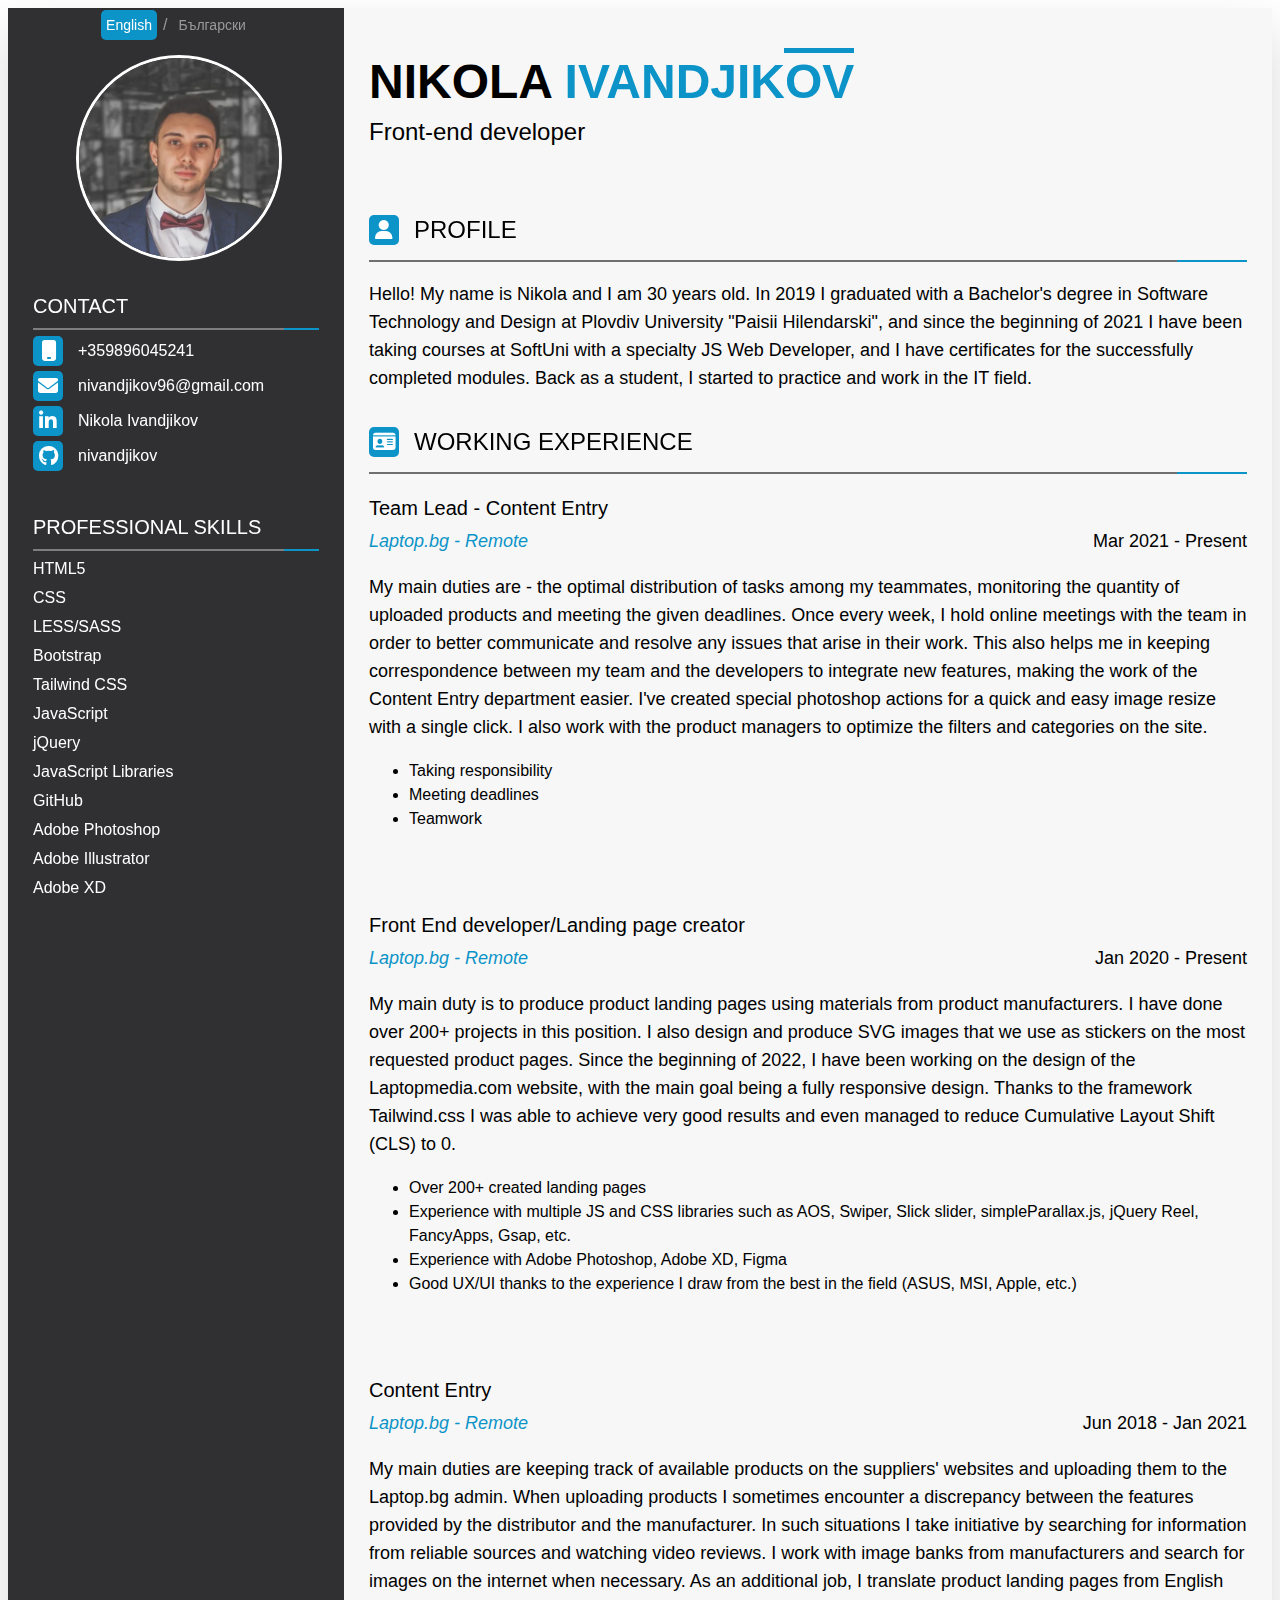
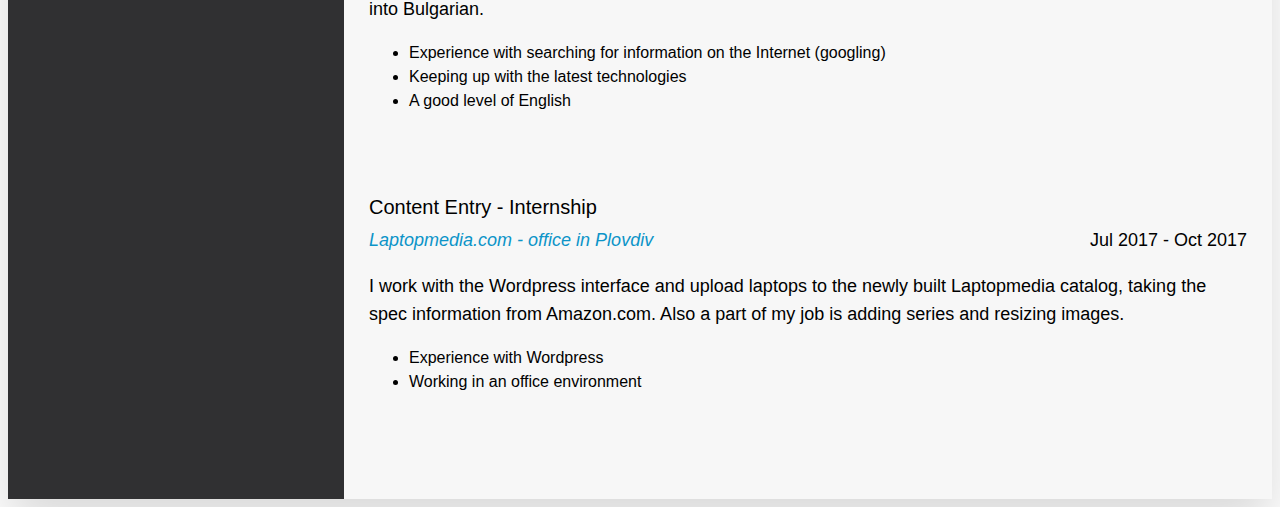
==== commit e54c8849: "Few changes" ====
--- a/index.html
+++ b/index.html
@@ -27,7 +27,7 @@
         <div class="leftCol">
             <div class="leftWrap">
                 <div class="languageBar text-sm">
-                    <input type="radio" name="languageSelect" value="English" id="English" checked />
+                    <input type="radio" name="languageSelect" value="English" id="English" />
                     <label for="English">English</label>
                     <span class="languageSeperator text-base">/</span>
                     <input type="radio" name="languageSelect" value="Bulgarian" id="Bulgarian" />
@@ -205,50 +205,51 @@
     </div>
 
     <script>
-        // Saving language select option in localStorage
-        $(document).ready(function(){
-            var radios = document.getElementsByName("languageSelect");
-            var val = localStorage.getItem('languageSelect');
-            for(var i=0;i<radios.length;i++){
-                if(radios[i].value == val){
-                radios[i].checked = true;
-                }
-            }
-            $('input[name="languageSelect"]').on('change', function(){
-                localStorage.setItem('languageSelect', $(this).val());
-            });
-            current_language();
-        });
-        
-        // Refreshing current language on page click
-        $(document).click(function(e) {
-            current_language();
-        });
-        
-        // Function checking what language option is checked, and switching hidden state
-        function current_language() {
-            if($('input#English').is(':checked')) {
+        // Checking for language option
+        function currentLanguage() {
+            const radios = document.getElementsByName("languageSelect");
+            const val = localStorage.getItem('languageSelect');
+            if(val == "English"){
+                $('#English').prop( "checked", true );
+                $('.lang-en').removeClass("hidden"); 
+                $('.lang-bg').addClass("hidden");
+            }else if (val == "Bulgarian"){
+                $('#Bulgarian').prop( "checked", true );
+                $('.lang-bg').removeClass("hidden");
+                $('.lang-en').addClass("hidden");
+            }else{
+                $('#English').prop( "checked", true );
                 $('.lang-en').removeClass("hidden"); 
                 $('.lang-bg').addClass("hidden");
             }
-            else{
-                $('.lang-bg').removeClass("hidden");
-                $('.lang-en').addClass("hidden");
-            }
+            console.log("test")
+        };
+        currentLanguage();
+
+
+        // Saving new language option in localStorage and calling back currentLanguge function
+        $('input[name="languageSelect"]').on('change', function(){
+            localStorage.setItem('languageSelect', $(this).val());
+            currentLanguage();
+        });
+        
+
+        
+        // Function to calculate the current age based on the birthday and current date
+        function current_age(birthday, today) {
+            var diff = (today.getTime() - birthday.getTime()) / 1000;
+            diff /= (60 * 60 * 24);
+            return Math.abs(Math.round(diff / 365.25));
         }
-        
-        //Count my current age
-        function current_age(birthday, today) {
-            var diff =(today.getTime() - birthday.getTime()) / 1000;
-            diff /= (60 * 60 * 24);
-            return Math.abs(Math.round(diff/365.25)); 
-        }
-        //Setting my birthday and getting the current date
+
+        // Set the birthday and get today's date
         var birthday = new Date("May 11, 1996");
         var today = new Date();
-        
-        //Injectiong my current age in the html
-        $('.current_age').html(current_age(birthday, today));
+
+        // Inject the current age into the HTML element with the class 'current_age'
+        $(document).ready(function() {
+            $('.current_age').html(current_age(birthday, today));
+        });
         
         </script>
 
--- a/css/style.css
+++ b/css/style.css
@@ -1,2 +1,316 @@
-@font-face{font-family:'HKGrotesk';src:url(../fonts/HKGrotesk-Regular.woff2)}.cv-wrapper{display:-ms-grid;display:grid;-ms-grid-columns:336px 1fr;grid-template-columns:336px 1fr;max-width:1280px;margin:auto;font-family:'Arial', 'Helvetica', sans-serif;-webkit-filter:drop-shadow(0 25px 25px rgba(0,0,0,0.15));filter:drop-shadow(0 25px 25px rgba(0,0,0,0.15))}.cv-wrapper h2,.cv-wrapper h3,.cv-wrapper h4{font-weight:lighter}.cv-wrapper img{max-width:100%}.cv-wrapper .hidden{display:none !important}.cv-wrapper .languageBar{margin-bottom:15px;display:-webkit-box;display:-ms-flexbox;display:flex;-webkit-box-align:center;-ms-flex-align:center;align-items:center;-webkit-box-pack:center;-ms-flex-pack:center;justify-content:center;color:#999999}.cv-wrapper .languageBar input{display:none}.cv-wrapper .languageBar input+label{border-radius:5px;padding:5px;cursor:pointer}.cv-wrapper .languageBar .languageSeperator{margin:0 6px}.cv-wrapper .languageBar input:checked+label{color:white;background-color:#0c94c8}.cv-wrapper .leftCol{color:white;background-color:#303032;padding:5px 25px}.cv-wrapper .leftCol .cv-nameMobile{display:none}.cv-wrapper .leftCol .cv-nameMobile h1{margin:25px 0 0 0;text-transform:uppercase}.cv-wrapper .leftCol .cv-nameMobile h1 span{color:#0c94c8}.cv-wrapper .leftCol .cv-nameMobile h2{margin:5px 0 25px 0}.cv-wrapper .leftCol .leftWrap{max-width:300px;margin:auto;position:-webkit-sticky;position:sticky;top:25px}.cv-wrapper .leftCol .profileImg{text-align:center;max-width:200px;margin:auto;width:100%;height:100%}.cv-wrapper .leftCol .profileImg img{border-radius:100%;border:3px solid white}.cv-wrapper .leftCol .cv-skill{padding:10px 0}.cv-wrapper .leftCol .cv-skill h2{text-transform:uppercase;position:relative}.cv-wrapper .leftCol .cv-skill h2::before{content:"";position:absolute;bottom:-10px;left:0;border-bottom:2px solid #7e7e80;width:100%}.cv-wrapper .leftCol .cv-skill h2::after{content:"";position:absolute;bottom:-10px;right:0;border-bottom:2px solid #0c94c8;width:35px}.cv-wrapper .leftCol .contact{display:-webkit-box;display:-ms-flexbox;display:flex;-webkit-box-align:center;-ms-flex-align:center;align-items:center;-webkit-box-pack:start;-ms-flex-pack:start;justify-content:flex-start;gap:15px;margin:5px 0;color:white;text-decoration:none;width:-webkit-fit-content;width:-moz-fit-content;width:fit-content}.cv-wrapper .leftCol .contact i{display:-webkit-box;display:-ms-flexbox;display:flex;-webkit-box-align:center;-ms-flex-align:center;align-items:center;-webkit-box-pack:center;-ms-flex-pack:center;justify-content:center;width:30px;height:30px;border-radius:5px;background-color:#0c94c8}.cv-wrapper .leftCol .block{display:block;margin:5px 0}.cv-wrapper .rightCol{color:black;background-color:#f7f7f7}.cv-wrapper .rightCol .rightWrap{padding:25px}.cv-wrapper .rightCol .rightWrap .cv-name{margin:25px 0 50px 0}.cv-wrapper .rightCol .rightWrap .cv-name h1{text-transform:uppercase;margin:10px 0}.cv-wrapper .rightCol .rightWrap .cv-name h1 span{color:#0c94c8;position:relative;display:inline-block}.cv-wrapper .rightCol .rightWrap .cv-name h1 span::before{content:"";border-bottom:5px solid #0c94c8;position:absolute;top:-10px;right:0;width:70px}.cv-wrapper .rightCol .rightWrap .cv-name h2{margin:0}.cv-wrapper .rightCol .rightWrap .cv-resume .resume-title{display:-webkit-box;display:-ms-flexbox;display:flex;-webkit-box-align:center;-ms-flex-align:center;align-items:center;-webkit-box-pack:start;-ms-flex-pack:start;justify-content:flex-start;gap:15px;position:relative}.cv-wrapper .rightCol .rightWrap .cv-resume .resume-title i{display:-webkit-box;display:-ms-flexbox;display:flex;-webkit-box-align:center;-ms-flex-align:center;align-items:center;-webkit-box-pack:center;-ms-flex-pack:center;justify-content:center;width:30px;height:30px;border-radius:5px;background-color:#0c94c8;color:white}.cv-wrapper .rightCol .rightWrap .cv-resume .resume-title h2{text-transform:uppercase}.cv-wrapper .rightCol .rightWrap .cv-resume .resume-title::before{content:"";position:absolute;bottom:0;left:0;border-bottom:2px solid #707070;width:100%}.cv-wrapper .rightCol .rightWrap .cv-resume .resume-title::after{content:"";position:absolute;bottom:0;right:0;border-bottom:2px solid #0c94c8;width:70px}.cv-wrapper .rightCol .rightWrap .cv-job{margin-bottom:80px}.cv-wrapper .rightCol .rightWrap .cv-job h3{margin-bottom:5px}.cv-wrapper .rightCol .rightWrap .cv-job .company{display:-webkit-box;display:-ms-flexbox;display:flex;-webkit-box-align:center;-ms-flex-align:center;align-items:center;-webkit-box-pack:justify;-ms-flex-pack:justify;justify-content:space-between;gap:25px;color:#0c94c8;font-style:italic}.cv-wrapper .rightCol .rightWrap .cv-job .company .workedUntil{color:black;font-style:normal}.cv-wrapper .text-xs{font-size:0.75rem;line-height:1rem}.cv-wrapper .text-sm{font-size:0.875rem;line-height:1.25rem}.cv-wrapper .text-base{font-size:1rem;line-height:1.5rem}.cv-wrapper .text-lg{font-size:1.125rem;line-height:1.75rem}.cv-wrapper .text-xl{font-size:1.25rem;line-height:1.75rem}.cv-wrapper .text-2xl{font-size:1.5rem;line-height:2rem}.cv-wrapper .text-3xl{font-size:1.875rem;line-height:2.25rem}.cv-wrapper .text-4xl{font-size:2.25rem;line-height:2.5rem}.cv-wrapper .text-5xl{font-size:3rem;line-height:1}.cv-wrapper .text-6xl{font-size:3.75rem;line-height:1.1}.cv-wrapper .text-7xl{font-size:4.5rem;line-height:1.2}.cv-wrapper .text-8xl{font-size:6rem;line-height:1.1}@media only screen and (max-width: 768px){.cv-wrapper{-ms-grid-columns:1fr;grid-template-columns:1fr}.cv-wrapper .text-sm{font-size:0.75rem;line-height:1rem}.cv-wrapper .text-base{font-size:0.875rem;line-height:1.25rem}.cv-wrapper .text-lg{font-size:1rem;line-height:1.5rem}.cv-wrapper .text-xl{font-size:1.125rem;line-height:1.75rem}.cv-wrapper .text-2xl{font-size:1.25rem;line-height:1.75rem}.cv-wrapper .text-3xl{font-size:1.5rem;line-height:2rem}.cv-wrapper .text-4xl{font-size:1.875rem;line-height:2.25rem}.cv-wrapper .text-5xl{font-size:2.25rem;line-height:2.5rem}.cv-wrapper .text-6xl{font-size:3rem;line-height:1}.cv-wrapper .text-7xl{font-size:3.75rem;line-height:1.1}.cv-wrapper .text-8xl{font-size:4.5rem;line-height:1.2}.cv-wrapper .leftCol .leftWrap{max-width:none}.cv-wrapper .leftCol .leftWrap .cv-nameMobile{display:block}.cv-wrapper .rightCol .cv-name{display:none}}
-/*# sourceMappingURL=style.css.map */+@font-face {
+  font-family: "HKGrotesk";
+  src: url(../fonts/HKGrotesk-Regular.woff2);
+}
+.cv-wrapper {
+  display: grid;
+  grid-template-columns: 336px 1fr;
+  max-width: 1280px;
+  margin: auto;
+  font-family: "Arial", "Helvetica", sans-serif;
+  filter: drop-shadow(0 25px 25px rgba(0, 0, 0, 0.15));
+}
+.cv-wrapper h2, .cv-wrapper h3, .cv-wrapper h4 {
+  font-weight: lighter;
+}
+.cv-wrapper img {
+  max-width: 100%;
+}
+.cv-wrapper .hidden {
+  display: none !important;
+}
+.cv-wrapper .languageBar {
+  margin-bottom: 15px;
+  display: flex;
+  align-items: center;
+  justify-content: center;
+  color: #999999;
+}
+.cv-wrapper .languageBar input {
+  display: none;
+}
+.cv-wrapper .languageBar input + label {
+  border-radius: 5px;
+  padding: 5px;
+  cursor: pointer;
+}
+.cv-wrapper .languageBar .languageSeperator {
+  margin: 0 6px;
+}
+.cv-wrapper .languageBar input:checked + label {
+  color: white;
+  background-color: #0c94c8;
+}
+.cv-wrapper .leftCol {
+  color: white;
+  background-color: #303032;
+  padding: 0 25px;
+}
+.cv-wrapper .leftCol .cv-nameMobile {
+  display: none;
+}
+.cv-wrapper .leftCol .cv-nameMobile h1 {
+  margin: 25px 0 0 0;
+  text-transform: uppercase;
+}
+.cv-wrapper .leftCol .cv-nameMobile h1 span {
+  color: #0c94c8;
+}
+.cv-wrapper .leftCol .cv-nameMobile h2 {
+  margin: 5px 0 25px 0;
+}
+.cv-wrapper .leftCol .leftWrap {
+  max-width: 300px;
+  margin: auto;
+  position: sticky;
+  top: 10px;
+}
+.cv-wrapper .leftCol .profileImg {
+  text-align: center;
+  max-width: 200px;
+  margin: auto;
+  width: 100%;
+  height: 100%;
+}
+.cv-wrapper .leftCol .profileImg img {
+  border-radius: 100%;
+  border: 3px solid white;
+}
+.cv-wrapper .leftCol .cv-skill {
+  padding: 10px 0;
+}
+.cv-wrapper .leftCol .cv-skill h2 {
+  text-transform: uppercase;
+  position: relative;
+}
+.cv-wrapper .leftCol .cv-skill h2::before {
+  content: "";
+  position: absolute;
+  bottom: -10px;
+  left: 0;
+  border-bottom: 2px solid #7e7e80;
+  width: 100%;
+}
+.cv-wrapper .leftCol .cv-skill h2::after {
+  content: "";
+  position: absolute;
+  bottom: -10px;
+  right: 0;
+  border-bottom: 2px solid #0c94c8;
+  width: 35px;
+}
+.cv-wrapper .leftCol .contact {
+  display: flex;
+  align-items: center;
+  justify-content: flex-start;
+  gap: 15px;
+  margin: 5px 0;
+  color: white;
+  text-decoration: none;
+  width: -moz-fit-content;
+  width: fit-content;
+}
+.cv-wrapper .leftCol .contact i {
+  display: flex;
+  align-items: center;
+  justify-content: center;
+  width: 30px;
+  height: 30px;
+  border-radius: 5px;
+  background-color: #0c94c8;
+}
+.cv-wrapper .leftCol .block {
+  display: block;
+  margin: 5px 0;
+}
+.cv-wrapper .rightCol {
+  color: black;
+  background-color: #f7f7f7;
+}
+.cv-wrapper .rightCol .rightWrap {
+  padding: 25px;
+}
+.cv-wrapper .rightCol .rightWrap .cv-name {
+  margin: 25px 0 50px 0;
+}
+.cv-wrapper .rightCol .rightWrap .cv-name h1 {
+  text-transform: uppercase;
+  margin: 10px 0;
+}
+.cv-wrapper .rightCol .rightWrap .cv-name h1 span {
+  color: #0c94c8;
+  position: relative;
+  display: inline-block;
+}
+.cv-wrapper .rightCol .rightWrap .cv-name h1 span::before {
+  content: "";
+  border-bottom: 5px solid #0c94c8;
+  position: absolute;
+  top: -10px;
+  right: 0;
+  width: 70px;
+}
+.cv-wrapper .rightCol .rightWrap .cv-name h2 {
+  margin: 0;
+}
+.cv-wrapper .rightCol .rightWrap .cv-resume .resume-title {
+  display: flex;
+  align-items: center;
+  justify-content: flex-start;
+  gap: 15px;
+  position: relative;
+}
+.cv-wrapper .rightCol .rightWrap .cv-resume .resume-title i {
+  display: flex;
+  align-items: center;
+  justify-content: center;
+  width: 30px;
+  height: 30px;
+  border-radius: 5px;
+  background-color: #0c94c8;
+  color: white;
+}
+.cv-wrapper .rightCol .rightWrap .cv-resume .resume-title h2 {
+  text-transform: uppercase;
+}
+.cv-wrapper .rightCol .rightWrap .cv-resume .resume-title::before {
+  content: "";
+  position: absolute;
+  bottom: 0;
+  left: 0;
+  border-bottom: 2px solid #707070;
+  width: 100%;
+}
+.cv-wrapper .rightCol .rightWrap .cv-resume .resume-title::after {
+  content: "";
+  position: absolute;
+  bottom: 0;
+  right: 0;
+  border-bottom: 2px solid #0c94c8;
+  width: 70px;
+}
+.cv-wrapper .rightCol .rightWrap .cv-job {
+  margin-bottom: 80px;
+}
+.cv-wrapper .rightCol .rightWrap .cv-job h3 {
+  margin-bottom: 5px;
+}
+.cv-wrapper .rightCol .rightWrap .cv-job .company {
+  display: flex;
+  align-items: center;
+  justify-content: space-between;
+  gap: 25px;
+  color: #0c94c8;
+  font-style: italic;
+}
+.cv-wrapper .rightCol .rightWrap .cv-job .company .workedUntil {
+  color: black;
+  font-style: normal;
+}
+.cv-wrapper .text-xs {
+  font-size: 0.75rem;
+  line-height: 1rem;
+}
+.cv-wrapper .text-sm {
+  font-size: 0.875rem;
+  line-height: 1.25rem;
+}
+.cv-wrapper .text-base {
+  font-size: 1rem;
+  line-height: 1.5rem;
+}
+.cv-wrapper .text-lg {
+  font-size: 1.125rem;
+  line-height: 1.75rem;
+}
+.cv-wrapper .text-xl {
+  font-size: 1.25rem;
+  line-height: 1.75rem;
+}
+.cv-wrapper .text-2xl {
+  font-size: 1.5rem;
+  line-height: 2rem;
+}
+.cv-wrapper .text-3xl {
+  font-size: 1.875rem;
+  line-height: 2.25rem;
+}
+.cv-wrapper .text-4xl {
+  font-size: 2.25rem;
+  line-height: 2.5rem;
+}
+.cv-wrapper .text-5xl {
+  font-size: 3rem;
+  line-height: 1;
+}
+.cv-wrapper .text-6xl {
+  font-size: 3.75rem;
+  line-height: 1.1;
+}
+.cv-wrapper .text-7xl {
+  font-size: 4.5rem;
+  line-height: 1.2;
+}
+.cv-wrapper .text-8xl {
+  font-size: 6rem;
+  line-height: 1.1;
+}
+
+@media only screen and (max-width: 768px) {
+  .cv-wrapper {
+    grid-template-columns: 1fr;
+  }
+  .cv-wrapper .text-sm {
+    font-size: 0.75rem;
+    line-height: 1rem;
+  }
+  .cv-wrapper .text-base {
+    font-size: 0.875rem;
+    line-height: 1.25rem;
+  }
+  .cv-wrapper .text-lg {
+    font-size: 1rem;
+    line-height: 1.5rem;
+  }
+  .cv-wrapper .text-xl {
+    font-size: 1.125rem;
+    line-height: 1.75rem;
+  }
+  .cv-wrapper .text-2xl {
+    font-size: 1.25rem;
+    line-height: 1.75rem;
+  }
+  .cv-wrapper .text-3xl {
+    font-size: 1.5rem;
+    line-height: 2rem;
+  }
+  .cv-wrapper .text-4xl {
+    font-size: 1.875rem;
+    line-height: 2.25rem;
+  }
+  .cv-wrapper .text-5xl {
+    font-size: 2.25rem;
+    line-height: 2.5rem;
+  }
+  .cv-wrapper .text-6xl {
+    font-size: 3rem;
+    line-height: 1;
+  }
+  .cv-wrapper .text-7xl {
+    font-size: 3.75rem;
+    line-height: 1.1;
+  }
+  .cv-wrapper .text-8xl {
+    font-size: 4.5rem;
+    line-height: 1.2;
+  }
+  .cv-wrapper .leftCol .leftWrap {
+    max-width: none;
+  }
+  .cv-wrapper .leftCol .leftWrap .cv-nameMobile {
+    display: block;
+  }
+  .cv-wrapper .rightCol .cv-name {
+    display: none;
+  }
+}/*# sourceMappingURL=style.css.map */